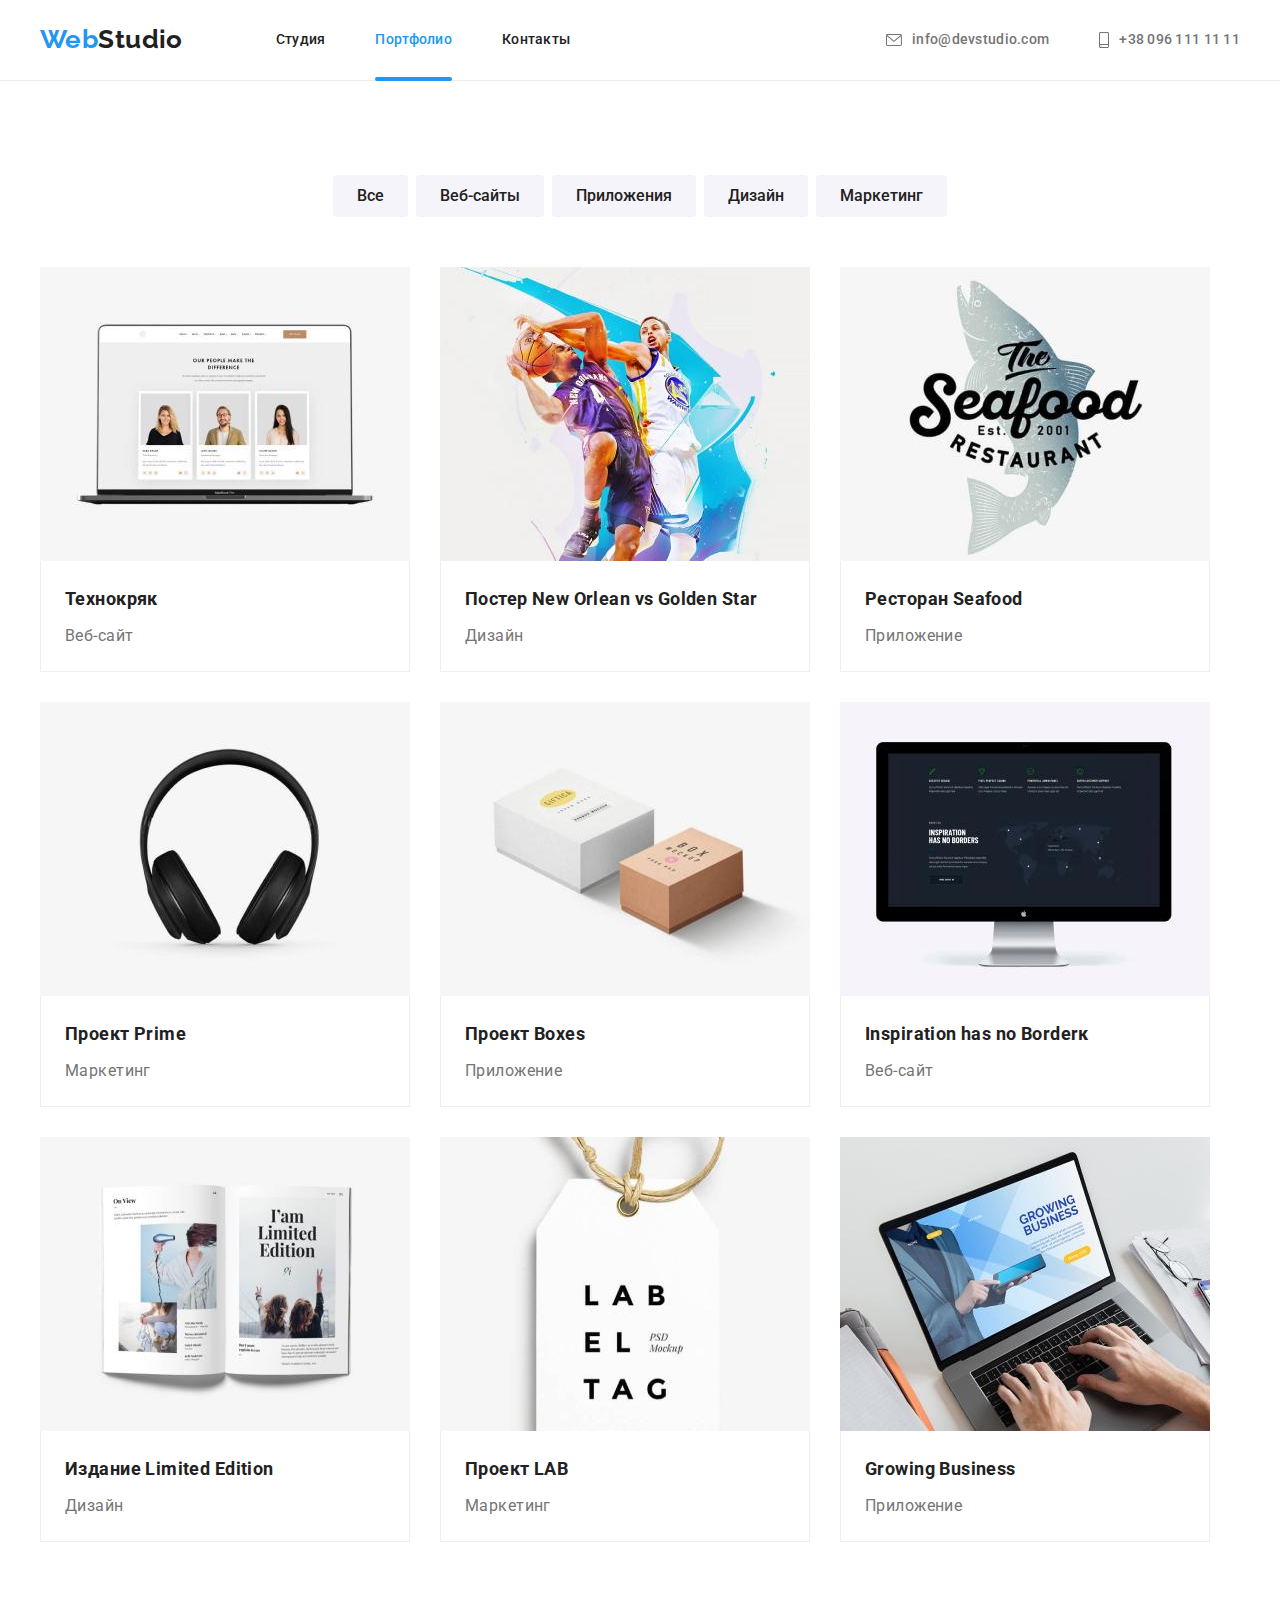
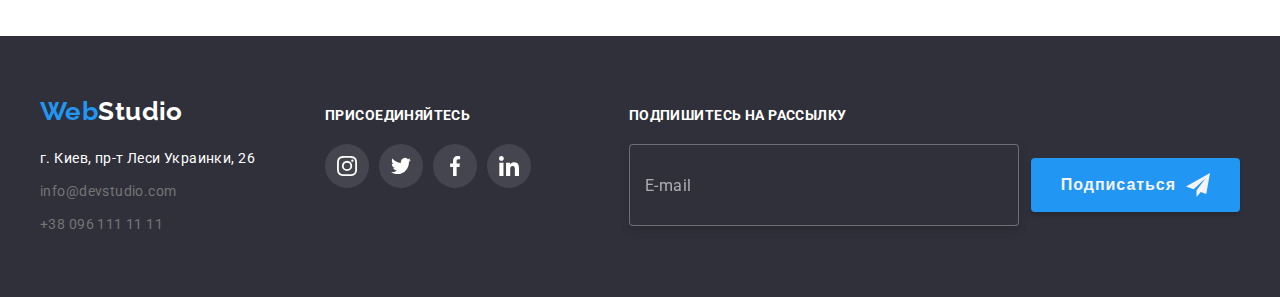
==== portfolio.html @ eb49c55d "Finish add BEM" ====
<!DOCTYPE html>
<html lang="ru">
  <head>
    <meta charset="UTF-8" />
    <meta http-equiv="X-UA-Compatible" content="IE=edge" />
    <meta name="viewport" content="width=device-width, initial-scale=1.0" />
    <title>Портфолио</title>
    <link rel="preconnect" href="https://fonts.googleapis.com" />
    <link rel="preconnect" href="https://fonts.gstatic.com" crossorigin />
    <link
      href="https://fonts.googleapis.com/css2?family=Raleway:wght@700&family=Roboto:wght@400;500;700;900&display=swap"
      rel="stylesheet"
    />
    <link
      rel="stylesheet"
      href="https://cdnjs.cloudflare.com/ajax/libs/modern-normalize/1.1.0/modern-normalize.min.css"
      integrity="sha512-wpPYUAdjBVSE4KJnH1VR1HeZfpl1ub8YT/NKx4PuQ5NmX2tKuGu6U/JRp5y+Y8XG2tV+wKQpNHVUX03MfMFn9Q=="
      crossorigin="anonymous"
      referrerpolicy="no-referrer"
    />
    <link rel="stylesheet" href="./css/styles.css" />
  </head>
  <body>
    <!--High line site-->
    <header class="page-header">
      <div class="conteiner page-header-style">
        <!--Name studio-->
        <nav class="site-nav">
          <a href="./index.html" class="logo logo-site-nav"
            ><span class="logo__web">Web</span>Studio</a
          >
          <!--menu navigation-->
          <ul class="site-nav list">
            <li class="site-nav__item">
              <a href="./index.html" class="site-nav__link link">Студия</a>
            </li>
            <li class="site-nav__item">
              <a href="./portfolio.html" class="site-nav__link link current">Портфолио</a>
            </li>
            <li class="site-nav__item">
              <a href="" class="site-nav__link link">Контакты</a>
            </li>
          </ul>
        </nav>
        <!--mail&Telefone-->
        <ul class="contacts list">
          <li class="contacts__item">
            <a href="mailto:info@devstudio.com" class="contacts__mail">
              <svg class="contacts__icon-mail">
                <use href="./images/symbol-defs.svg#icon-mail-icon"></use>
              </svg>
              info@devstudio.com</a
            >
          </li>
          <li class="contacts__item">
            <a href="tel:+380961111111" class="contacts__tel">
              <svg class="contacts__icon-tel">
                <use href="./images/symbol-defs.svg#icon-icon-tel"></use>
              </svg>
              +38 096 111 11 11</a
            >
          </li>
        </ul>
      </div>
    </header>
    <main>
      <section class="work-section">
        <div class="conteiner">
          <h1 class="title visually-hidden">Примеры работ</h1>
          <ul class="filtr">
            <li class="filtr__item">
              <button type="button" class="filtr-btn active">Все</button>
            </li>
            <li class="filtr__item">
              <button type="button" class="filtr-btn active">Веб-сайты</button>
            </li>
            <li class="filtr__item">
              <button type="button" class="filtr-btn active">Приложения</button>
            </li>
            <li class="filtr__item">
              <button type="button" class="filtr-btn active">Дизайн</button>
            </li>
            <li class="filtr__item">
              <button type="button" class="filtr-btn active">Маркетинг</button>
            </li>
          </ul>
          <ul class="work-list-pages list">
            <li class="work-list-pages__item">
              <a href="" class="work-list-pages__link">
                <div class="work-link-position">
                  <img
                    class="work-list-pages__images"
                    src="./images/p1.jpg"
                    alt="сайт"
                    width="370"
                  />
                  <p class="work-list-pages__work-link-discription">
                    Ресурс предлагает комплексные предложения с разным уровнем функционала и
                    сервисов. Все это позволит посетителю получить исчерпывающие сведения о компании
                    или частном лице.
                  </p>
                </div>
                <div class="item-discript">
                  <h3 class="work-list-pages__work-title">Технокряк</h3>
                  <p class="work-list-pages__work-dicript">Веб-сайт</p>
                </div>
              </a>
            </li>
            <li class="work-list-pages__item">
              <a href="" class="work-list-pages__link">
                <div class="work-link-position">
                  <img
                    class="work-list-pages__images"
                    src="./images/p2.jpg"
                    alt="Постер New Orlean vs Golden Star"
                    width="370"
                  />
                  <p class="work-list-pages__work-link-discription">
                    Ресурс предлагает комплексные предложения с разным уровнем функционала и
                    сервисов. Все это позволит посетителю получить исчерпывающие сведения о компании
                    или частном лице.
                  </p>
                </div>
                <div class="item-discript">
                  <h3 class="work-list-pages__work-title">Постер New Orlean vs Golden Star</h3>
                  <p class="work-list-pages__work-dicript">Дизайн</p>
                </div>
              </a>
            </li>
            <li class="work-list-pages__item">
              <a href="" class="work-list-pages__link">
                <div class="work-link-position">
                  <img
                    class="work-list-pages__images"
                    src="./images/p3.jpg"
                    alt="Ресторан Seafood"
                    width="370"
                  />
                  <p class="work-list-pages__work-link-discription">
                    Ресурс предлагает комплексные предложения с разным уровнем функционала и
                    сервисов. Все это позволит посетителю получить исчерпывающие сведения о компании
                    или частном лице.
                  </p>
                </div>
                <div class="item-discript">
                  <h3 class="work-list-pages__work-title">Ресторан Seafood</h3>
                  <p class="work-list-pages__work-dicript">Приложение</p>
                </div>
              </a>
            </li>
            <li class="work-list-pages__item">
              <a href="" class="work-list-pages__link">
                <div class="work-link-position">
                  <img
                    class="work-list-pages__images"
                    src="./images/p4.jpg"
                    alt="Проект Prime"
                    width="370"
                  />
                  <p class="work-list-pages__work-link-discription">
                    Ресурс предлагает комплексные предложения с разным уровнем функционала и
                    сервисов. Все это позволит посетителю получить исчерпывающие сведения о компании
                    или частном лице.
                  </p>
                </div>
                <div class="item-discript">
                  <h3 class="work-list-pages__work-title">Проект Prime</h3>
                  <p class="work-list-pages__work-dicript">Маркетинг</p>
                </div>
              </a>
            </li>
            <li class="work-list-pages__item">
              <a href="" class="work-list-pages__link">
                <div class="work-link-position">
                  <img
                    class="work-list-pages__images"
                    src="./images/p5.jpg"
                    alt="Проект Boxes"
                    width="370"
                  />
                  <p class="work-list-pages__work-link-discription">
                    Ресурс предлагает комплексные предложения с разным уровнем функционала и
                    сервисов. Все это позволит посетителю получить исчерпывающие сведения о компании
                    или частном лице.
                  </p>
                </div>
                <div class="item-discript">
                  <h3 class="work-list-pages__work-title">Проект Boxes</h3>
                  <p class="work-list-pages__work-dicript">Приложение</p>
                </div>
              </a>
            </li>
            <li class="work-list-pages__item">
              <a href="" class="work-list-pages__link">
                <div class="work-link-position">
                  <img
                    class="work-list-pages__images"
                    src="./images/p6.jpg"
                    alt="Веб-сайт"
                    width="370"
                  />
                  <p class="work-list-pages__work-link-discription">
                    Ресурс предлагает комплексные предложения с разным уровнем функционала и
                    сервисов. Все это позволит посетителю получить исчерпывающие сведения о компании
                    или частном лице.
                  </p>
                </div>
                <div class="item-discript">
                  <h3 class="work-list-pages__work-title">Inspiration has no Borderк</h3>
                  <p class="work-list-pages__work-dicript">Веб-сайт</p>
                </div>
              </a>
            </li>
            <li class="work-list-pages__item">
              <a href="" class="work-list-pages__link">
                <div class="work-link-position">
                  <img
                    class="work-list-pages__images"
                    src="./images/p7.jpg"
                    alt="Издание Limited Edition"
                    width="370"
                  />
                  <p class="work-list-pages__work-link-discription">
                    Ресурс предлагает комплексные предложения с разным уровнем функционала и
                    сервисов. Все это позволит посетителю получить исчерпывающие сведения о компании
                    или частном лице.
                  </p>
                </div>
                <div class="item-discript">
                  <h3 class="work-list-pages__work-title">Издание Limited Edition</h3>
                  <p class="work-list-pages__work-dicript">Дизайн</p>
                </div>
              </a>
            </li>
            <li class="work-list-pages__item">
              <a href="" class="work-list-pages__link">
                <div class="work-link-position">
                  <img
                    class="work-list-pages__images"
                    src="./images/p8.jpg"
                    alt="Проект LAB"
                    width="370"
                  />
                  <p class="work-list-pages__work-link-discription">
                    Ресурс предлагает комплексные предложения с разным уровнем функционала и
                    сервисов. Все это позволит посетителю получить исчерпывающие сведения о компании
                    или частном лице.
                  </p>
                </div>
                <div class="item-discript">
                  <h3 class="work-list-pages__work-title">Проект LAB</h3>
                  <p class="work-list-pages__work-dicript">Маркетинг</p>
                </div>
              </a>
            </li>
            <li class="work-list-pages__item">
              <a href="" class="work-list-pages__link">
                <div class="work-link-position">
                  <img
                    class="work-list-pages__images"
                    src="./images/p9.jpg"
                    alt="сайт"
                    width="370"
                  />
                  <p class="work-list-pages__work-link-discription">
                    Ресурс предлагает комплексные предложения с разным уровнем функционала и
                    сервисов. Все это позволит посетителю получить исчерпывающие сведения о компании
                    или частном лице.
                  </p>
                </div>
                <div class="item-discript">
                  <h3 class="work-list-pages__work-title">Growing Business</h3>
                  <p class="work-list-pages__work-dicript">Приложение</p>
                </div>
              </a>
            </li>
          </ul>
        </div>
      </section>
    </main>
    <footer class="footer">
      <div class="conteiner social-icons">
        <div class="footer__logo-address">
          <!--Name studio-->
          <a href="./index.html" class="logo logo-footer"
            ><span class="logo__web">Web</span>Studio</a
          >
          <!-- address -->
          <address class="footer-adress">
            <ul class="adress list">
              <li class="adress__item">
                <a
                  href="https://goo.gl/maps/HPNhDswtwEFeR7fT9"
                  target="_blank"
                  rel="noopener noreferrer"
                  class="adress__link"
                  >г. Киев, пр-т Леси Украинки, 26</a
                >
              </li>
              <li class="adress__item">
                <a href="mailto:info@devstudio.com" class="adress__mail">info@devstudio.com</a>
              </li>
              <li class="adress__item">
                <a href="tel:+380961111111" class="adress__tel">+38 096 111 11 11</a>
              </li>
            </ul>
          </address>
        </div>
        <div class="social-links">
          <h2 class="social-links__title">присоединяйтесь</h2>
          <ul class="social-links-list list">
            <li class="social-links-list__items">
              <a href="" class="social-links-list__link">
                <svg class="social-links-list__icon">
                  <use href="./images/symbol-defs.svg#icon-instagram"></use>
                </svg>
              </a>
            </li>
            <li class="social-links-list__items">
              <a href="" class="social-links-list__link">
                <svg class="social-links-list__icon">
                  <use href="./images/symbol-defs.svg#icon-twitter"></use>
                </svg>
              </a>
            </li>
            <li class="social-links-list__items">
              <a href="" class="social-links-list__link">
                <svg class="social-links-list__icon">
                  <use href="./images/symbol-defs.svg#icon-facebook"></use>
                </svg>
              </a>
            </li>
            <li class="social-links-list__items">
              <a href="" class="social-links-list__link">
                <svg class="social-links-list__icon">
                  <use href="./images/symbol-defs.svg#icon-linkedin"></use>
                </svg>
              </a>
            </li>
          </ul>
        </div>
        <div class="footer-subscribe">
          <h2 class="footer-subscribe__title">Подпишитесь на рассылку</h2>
          <form class="footer-subscribe-form">
            <input
              type="email"
              name="email"
              id="email"
              class="footer-subscribe-form__input"
              placeholder="E-mail"
            />
            <button type="submit" class="subscribe-button">
              Подписаться
              <svg class="subscribe-button__icon-send">
                <use href="./images/symbol-defs.svg#icon-icon-send"></use>
              </svg>
            </button>
          </form>
        </div>
      </div>
    </footer>
  </body>
</html>
---- css/styles.css ----
:root {
  --primary-text-color: #212121;
  --title-text-color: #757575;
  --accent-color: #2196f3;
  --primary-white-color: #ffffff;
  --button-color: #f5f4fa;
}

body {
  margin: 0;
  background-color: var(--primary-white-color);
  color: var(--primary-text-color);
  font-family: Roboto, sans-serif;
  font-size: 14px;
  letter-spacing: 0.03em;
}

/*убираем точки в списках*/
.list {
  padding: 0;
  margin: 0;
  list-style: none;
}
/* скрываем заголовки */
.visually-hidden {
  position: absolute;
  white-space: nowrap;
  width: 1px;
  height: 1px;
  overflow: hidden;
  border: 0;
  padding: 0;
  clip: rect(0 0 0 0);
  clip-path: inset(50%);
  margin: -1px;
}
/* Убираем нижненн подчеркивание у ссылок */
.link {
  text-decoration: none;
}
/* Заголовки 2 уровня */
.section-title {
  padding: 0;
  margin: 0;
  margin-bottom: 50px;
  font-size: 36px;
  line-height: 1.17;
  text-align: center;
}
/*style header*/
.page-header-style {
  display: flex;
  align-items: center;
}
.conteiner {
  width: 1200px;
  margin: 0 auto;
  padding: 0 15px;
  /* outline: 2px solid tomato; */
}
.page-header {
  /* outline: 2px solid tomato; */
  /* position: fixed;
  width: 100%;
  min-height: 80px;
  top: 0;
  left: 0; */
  border-bottom: 1px solid #ececec;
}
.logo {
  display: block;

  /* outline: 2px solid tomato; */
  color: var(--primary-text-color);
  text-decoration: none;
  font-family: Raleway, sans-serif;
  font-weight: 700;
  font-size: 26px;
  line-height: 1.19;
}
.logo-site-nav {
  padding-top: 24px;
  padding-bottom: 25px;
  margin-right: 93px;
}
.logo__web {
  color: #2196f3;
}
/*style menu-nav*/
.site-nav {
  display: flex;
}

.site-nav__item:not(:last-child) {
  margin-right: 50px;
}
.site-nav__link {
  position: relative;
  display: block;
  padding-top: 32px;
  padding-bottom: 32px;
  /* outline: 2px solid tomato; */
  color: var(--primary-text-color);
  font-weight: 500;
  line-height: 1.14;
  letter-spacing: 0.02em;

  transition-property: color;
  transition-duration: 250ms;
  transition-timing-function: cubic-bezier(0.4, 0, 0.2, 1);
}

.site-nav .link.current {
  color: var(--accent-color);
}
.site-nav .current::after {
  content: '';
  position: absolute;
  left: 0;
  bottom: -1px;
  display: block;
  width: 100%;
  height: 4px;

  border-radius: 4px;
  background-color: var(--accent-color);
}
/* .site-nav .link::after {
  content: '';
  position: absolute;
  left: 0;
  bottom: 0;
  display: block;
  width: 100%;
  height: 4px;
  opacity: 0;
  transition: opacity 250ms cubic-bezier(0.4, 0, 0.2, 1);

  border-radius: 4px;
  background-color: var(--accent-color);
}
.site-nav .link:hover::after,
.site-nav .link:focus::after {
  opacity: 1;
} */
.site-nav__link:hover,
.site-nav__link:focus {
  color: var(--accent-color);
}
/* Style contacts */
.contacts {
  display: flex;
  margin-left: auto;
}
.contacts .contacts__item + .contacts__item {
  margin-left: 50px;
}
.contacts__mail,
.contacts__tel {
  display: flex;
  align-items: center;
}
/* Добавление иконок */
.contacts__icon-mail {
  width: 16px;
  height: 12px;
  margin-right: 10px;
  fill: var(--title-text-color);
  transition-property: fill;
  transition-duration: 250ms;
  transition-timing-function: cubic-bezier(0.4, 0, 0.2, 1);
}
.contacts__icon-tel {
  width: 10px;
  height: 16px;
  margin-right: 10px;
  fill: var(--title-text-color);
  transition-property: fill;
  transition-duration: 250ms;
  transition-timing-function: cubic-bezier(0.4, 0, 0.2, 1);
}
/* .icon-mail:hover,
.icon-tel:hover {
  fill: var(--accent-color);
} */

/* .mail::before {
  display: inline-block;
  content: '';
  width: 16px;
  height: 12px;
  margin-right: 10px;
  background-image: url('../images/mail-icon.svg');
  background-size: contain;
}
.tel::before {
  display: inline-block;
  content: '';
  width: 16px;
  height: 12px;
  margin-right: 10px;
  background-image: url('../images/icon-tel.svg');
  background-size: contain;
} */

/* Конец добавление иконок */

.contacts .contacts__mail {
  /* outline: 2px solid tomato; */
  padding-top: 32px;
  padding-bottom: 32px;
  color: var(--title-text-color);
  text-decoration: none;
  font-weight: 500;
  line-height: 1.14;
  letter-spacing: 0.02em;

  transition-property: color;
  transition-duration: 250ms;
  transition-timing-function: cubic-bezier(0.4, 0, 0.2, 1);
}
.contacts .contacts__tel {
  /* outline: 2px solid tomato; */
  padding-top: 32px;
  padding-bottom: 32px;
  color: var(--title-text-color);
  text-decoration: none;
  font-weight: 500;
  line-height: 1.14;
  letter-spacing: 0.02em;

  transition-property: color;
  transition-duration: 250ms;
  transition-timing-function: cubic-bezier(0.4, 0, 0.2, 1);
}
.contacts .contacts__mail:hover .contacts__icon-mail,
.contacts .contacts__mail:focus .contacts__icon-mail {
  fill: var(--accent-color);
}
.contacts .contacts__mail:hover,
.contacts .contacts__mail:focus {
  color: var(--accent-color);
}
.contacts .contacts__tel:hover .contacts__icon-tel,
.contacts .contacts__tel:focus .contacts__icon-tel {
  fill: var(--accent-color);
}
.contacts .contacts__tel:hover,
.contacts .contacts__tel:focus {
  color: var(--accent-color);
}

/* Style main content*/
/* Style section Hero */
.hero {
  background-color: #2f303a;
  text-align: center;
  padding-top: 200px;
  padding-bottom: 200px;
  /* background-image: linear-gradient(to right, rgba(47, 48, 58, 0.4), rgba(47, 48, 58, 0.4)),
    url('../images/bg-img-hero.jpg');
  background-repeat: no-repeat;
  background-position: 50% 50%;
  background-size: cover; */
}
.overlay {
  max-width: 1600px;
  height: 600px;
  margin-left: auto;
  margin-right: auto;
  background-image: linear-gradient(to right, rgba(47, 48, 58, 0.4), rgba(47, 48, 58, 0.4)),
    url('../images/bg-img-hero.jpg');
  background-repeat: no-repeat;
  background-position: center;
  background-size: cover;
}
.hero__title {
  margin-top: 0;
  width: 696px;
  margin: 0 auto;
  margin-bottom: 30px;
  color: var(--primary-white-color);
  font-weight: 900;
  font-size: 44px;
  line-height: 1.36;
  letter-spacing: 0.06em;
  text-transform: uppercase;
}
.hero__button {
  display: inline-block;
  border-radius: 4px;
  padding: 10px 32px;
  min-width: 200px;
  font-weight: 700;
  text-align: center;
  letter-spacing: 0.06em;
  font-size: 16px;
  line-height: 1.88;
  box-shadow: 0px 4px 4px rgba(0, 0, 0, 0.15);
  background-color: var(--accent-color);
  color: var(--primary-white-color);
  border: 1px solid;
  border-color: var(--accent-color);
  cursor: pointer;

  transition-property: background-color, border-color;
  transition-duration: 250ms;
  transition-timing-function: cubic-bezier(0.4, 0, 0.2, 1);
}
.button:hover,
.button:focus {
  background-color: #188ce8;
  border-color: var(--primary-white-color);
}
/* Style Peculiarities*/
.section-peculiarities {
  padding-top: 94px;
  padding-bottom: 94px;
}
.peculiarities {
  display: flex;
}
.peculiarities__item {
  width: 270px;
}
.peculiarities__item:not(:last-child) {
  margin-right: 30px;
}
/* Добавление иконок svg с помощью псевдоэлемента before
как background-image */
/* .peculiarities-item::before {
  display: block;
  content: '';
  height: 120px;
  margin-bottom: 30px;
  background-color: #f5f4fa;
  border-radius: 4px; */
/* background-size: contain; на весь блок */
/* background-repeat: no-repeat;
  background-position: center; */
/* }
.peculiarities-item.attention::before {
  background-image: url('../images/antenna.svg');
}
.peculiarities-item.punctuality::before {
  background-image: url('../images/clock.svg');
}
.peculiarities-item.planning::before {
  background-image: url('../images/diagram.svg');
}
.peculiarities-item.technology::before {
  background-image: url('../images/astronaut.svg');
} */
/* Конец  */
/* 2-й вариант для иконок svg */

.peculiarities__box {
  display: flex;
  justify-content: center;
  align-items: center;
  height: 120px;
  margin-bottom: 30px;
  background-color: #f5f4fa;
}
.peculiarities__icon {
  width: 70px;
  height: 70px;
}
/* Конец */
.peculiarities__title {
  padding: 0;
  margin: 0;
  margin-bottom: 10px;
  font-size: 14px;
  line-height: 1.14;
  text-transform: uppercase;
  color: var(--primary-text-color);
}
.peculiarities__discription {
  padding: 0;
  margin: 0;
  line-height: 1.71;
  color: var(--title-text-color);
}
/*Style works*/
.section-works {
  padding-bottom: 90px;
}
.work__img {
  display: block;
}
.work {
  display: flex;
}
.work__item:not(:last-child) {
  margin-right: 30px;
}
.work__box {
  position: relative;
  display: flex;
  justify-content: center;
  align-items: flex-end;
}
.work__discription {
  position: absolute;
  display: flex;
  justify-content: center;
  align-items: center;
  align-content: center;
  margin: 0;

  width: 100%;
  height: 70px;

  font-weight: 700;
  font-size: 14px;
  line-height: 1.14;
  text-align: center;
  text-transform: uppercase;

  color: #ffffff;
  background: rgba(47, 48, 58, 0.8);
}
/*Style Our team */
.team {
  background: #f5f4fa;
  padding-top: 94px;
  padding-bottom: 94px;
}
.team .list {
  padding: 0;
}
.team__image {
  display: block;
}
.team.list {
  display: flex;
}
.team__card {
  background-color: #fff;
  text-align: center;
  box-shadow: 0px 1px 3px rgba(0, 0, 0, 0.12), 0px 1px 1px rgba(0, 0, 0, 0.14),
    0px 2px 1px rgba(0, 0, 0, 0.2);
  border-radius: 0px 0px 4px 4px;
}
.team__card:not(:last-child) {
  margin-right: 30px;
}

.team__card-disc {
  padding: 30px;
}
.team__user-name {
  padding: 0;
  margin: 0;
  margin-bottom: 10px;
  font-weight: 500;
  font-size: 16px;
  line-height: 1.19;
}
.team__user-name-discription {
  color: var(--title-text-color);
  font-size: 16px;
  line-height: 1.19;
  margin-bottom: 16px;
}
.team.list.network {
  display: flex;
  margin: 0;
  padding: 0;
  background-color: #fff;
}

.team__network-item:not(:last-child) {
  margin-right: 10px;
}
.team__link-network {
  display: flex;
  justify-content: center;
  align-items: center;
  width: 44px;
  height: 44px;
  border-radius: 50%;

  transition-property: background-color;
  transition-duration: 250ms;
  transition-timing-function: cubic-bezier(0.4, 0, 0.2, 1);
  /* outline: 1px solid tomato; */
}
.team__icon-network {
  width: 20px;
  height: 20px;
  fill: #afb1b8;

  transition-property: fill;
  transition-duration: 250ms;
  transition-timing-function: cubic-bezier(0.4, 0, 0.2, 1);
}
.team__link-network:hover .team__icon-network,
.team__link-network:focus .team__icon-network {
  fill: var(--primary-white-color);
}
.team__link-network:hover,
.team__link-network:focus {
  background-color: var(--accent-color);
}
/* Style our clients */
.section-clients {
  padding-top: 94px;
  padding-bottom: 94px;
}
.clients {
  display: flex;
  margin: 0;
  padding: 0;
}
.clients__link {
  display: flex;
  justify-content: center;
  align-items: center;
  width: 170px;
  height: 92px;
  border: 1px solid #afb1b8;
  border-radius: 4px;
  transition: border-color 250ms cubic-bezier(0.4, 0, 0.2, 1);
}
.clients__item:not(:last-child) {
  margin-right: 30px;
}
.clients__icon {
  width: 106px;
  height: 60px;
  fill: #afb1b8;

  transition: fill 250ms cubic-bezier(0.4, 0, 0.2, 1);
}

.clients__link:hover .clients__icon,
.clients__link:focus .clients__icon {
  fill: var(--accent-color);
}
.clients__link:hover,
.clients__link:focus {
  border-color: var(--accent-color);
}
/*Style footer*/
.footer {
  padding-top: 60px;
  padding-bottom: 60px;
  background-color: #2f303a;
  /* outline: 2px solid tomato; */
}
.footer-adress {
  font-style: normal;
  /* outline: 2px solid tomato; */
}
.logo-footer {
  margin-bottom: 20px;
  color: var(--primary-white-color);

  /* outline: 2px solid tomato; */
}
.adress__mail {
  display: inline-block;
}
.adress__item:not(:last-child) {
  margin-bottom: 9px;
}

.adress__link {
  color: var(--primary-white-color);
  text-decoration: none;
  line-height: 1.71;
}
.adress__mail,
.adress__tel {
  color: var(--title-text-color);
  text-decoration: none;
  line-height: 1.71;
  transition-property: color;
  transition-duration: 250ms;
  transition-timing-function: cubic-bezier(0.4, 0, 0.2, 1);
}
.adress__mail:hover,
.adress__mail:focus {
  color: var(--accent-color);
}
.adress__tel:hover,
.adress__tel:focus {
  color: var(--accent-color);
}

.footer__logo-address {
  margin-right: 70px;
}

.social-icons {
  display: flex;
  align-items: baseline;
}
.social-links-list {
  display: flex;
}
.social-links-list__link {
  display: flex;
  justify-content: center;
  align-items: center;
  width: 44px;
  height: 44px;
  border-radius: 50%;
  background: rgba(255, 255, 255, 0.1);
  /* outline: 1px solid tomato; */
  transition-property: background-color;
  transition-duration: 250ms;
  transition-timing-function: cubic-bezier(0.4, 0, 0.2, 1);
}
.social-links-list__items:not(:last-child) {
  margin-right: 10px;
}
.social-links__title,
.footer-subscribe__title {
  margin: 0;
  margin-bottom: 20px;
  font-weight: 700;
  font-size: 14px;
  line-height: 1.14;
  letter-spacing: 0.03em;
  text-transform: uppercase;
  color: #ffffff;
}
.social-links-list__icon {
  width: 20px;
  height: 20px;
  fill: var(--primary-white-color);
}
.social-links-list__link:hover,
.social-links-list__link:focus {
  background-color: var(--accent-color);
}
.footer-subscribe {
  margin-left: auto;
}
.footer-subscribe-form {
  display: flex;
  align-items: center;
}

.footer-subscribe-form__input {
  width: 358px;
  height: 50px;
  padding: 15px;
  margin-right: 12px;

  font: inherit;
  font-weight: 400;
  font-size: 16px;
  line-height: 1.25;
  letter-spacing: 0.03em;

  color: var(--primary-white-color);

  background-color: #2f303a;
  border: 1px solid rgba(255, 255, 255, 0.3);
  filter: drop-shadow(0px 4px 4px rgba(0, 0, 0, 0.15));
  border-radius: 4px;

  transition-property: border-color;
  transition-duration: 250ms;
  transition-timing-function: cubic-bezier(0.4, 0, 0.2, 1);
}
.footer-subscribe-form__input::placeholder {
  font-weight: 400;
  font-size: 16px;
  line-height: 1.25;
  letter-spacing: 0.03em;

  color: rgba(255, 255, 255, 0.6);
}
.footer-subscribe-form__input:hover,
.footer-subscribe-form__input:focus {
  border-color: var(--primary-white-color);
}

.subscribe-button {
  display: flex;
  align-items: center;

  padding: 10px 28px;

  font-weight: 700;
  font-size: 16px;
  line-height: 1.88;
  letter-spacing: 0.06em;

  cursor: pointer;

  color: var(--button-color);
  border-color: transparent;
  background-color: var(--accent-color);
  box-shadow: 0px 4px 4px rgba(0, 0, 0, 0.15);
  border-radius: 4px;

  transition-property: background-color, border-color, box-shadow;
  transition-duration: 250ms;
  transition-timing-function: cubic-bezier(0.4, 0, 0.2, 1);
}
.subscribe-button__icon-send {
  margin-left: 10px;
  width: 24px;
  height: 24px;
  fill: var(--button-color);
}
.subscribe-button:hover,
.subscribe-button:focus {
  background-color: #188ce8;
  border-color: var(--primary-white-color);
  box-shadow: 0px 4px 4px rgba(0, 0, 0, 0.15);
}

/*Style porfolio*/
.work-section {
  padding-top: 94px;
  padding-bottom: 94px;
  /* margin-top: 94px;
  margin-bottom: 94px; */
}
/*Style buttom*/
.filtr {
  padding: 0;
  margin: 0;
  margin-bottom: 50px;
  list-style: none;
  /* outline: 2px solid tomato; */
  display: flex;
  justify-content: center;
  align-content: center;
}
.filtr__item {
  margin-right: 8px;
}
.filtr__item:last-child {
  margin-right: 0;
}

.filtr-btn {
  padding: 6px 22px;
  background-color: var(--button-color);
  color: var(--primary-text-color);
  font-family: inherit;
  font-weight: 500;
  font-size: 16px;
  line-height: 1.63;
  cursor: pointer;
  /* box-shadow: 0px 3px 1px rgba(0, 0, 0, 0.1), 0px 1px 2px rgba(0, 0, 0, 0.08),
    0px 2px 2px rgba(0, 0, 0, 0.12); */
  border-radius: 4px;
  border-color: transparent;
  transition-property: color, background-color, box-shadow;
  transition-duration: 250ms;
  transition-timing-function: cubic-bezier(0.4, 0, 0.2, 1);
}

.filtr-btn.active:hover,
.filtr-btn.active:focus {
  background-color: var(--accent-color);
  color: var(--primary-white-color);
  box-shadow: 0px 3px 1px rgba(0, 0, 0, 0.1), 0px 1px 2px rgba(0, 0, 0, 0.08),
    0px 2px 2px rgba(0, 0, 0, 0.12);
}
.filtr-btn.active:active {
  background-color: var(--accent-color);
  color: var(--primary-white-color);
}
/*Style work list*/
.work-list-pages {
  display: flex;
  flex-wrap: wrap;
}

.item-discript {
  padding: 20px 24px;
  border-right: 1px solid #eeeeee;
  border-bottom: 1px solid #eeeeee;
  border-left: 1px solid #eeeeee;
}
/* .work.list {
   outline: 2px solid tomato; 
} */
/* Идеальное решение при изменении 
размеров контейнера */
.work-list-pages > .work-list-pages__item {
  flex-basis: calc((100% - 30px * 3) / 3);
  margin-right: 30px;
  margin-bottom: 30px;
}

/* 2-й вариант решения:
  .work.list.pages > .item {
  width: 370px;
  margin-right: 30px;
  margin-bottom: 30px;
} */
.work-list-pages > .work-list-pages__item:nth-child(3n) {
  margin-right: 0;
}
.work-list-pages > .work-list-pages__item:nth-last-child(-n + 3) {
  margin-bottom: 0;
}
.work-list-pages__link {
  display: block;
  text-decoration: none;

  transition-property: box-shadow;
  transition-duration: 250ms;
  transition-timing-function: cubic-bezier(0.4, 0, 0.2, 1);
}
.work-list-pages__link:hover,
.work-list-pages__link:focus {
  box-shadow: 0px 1px 1px rgba(0, 0, 0, 0.12), 0px 4px 4px rgba(0, 0, 0, 0.06),
    1px 4px 6px rgba(0, 0, 0, 0.16);
}
.work-list-pages__work-title,
.work-list-pages__work-dicript {
  padding: 0;
  margin: 0;
}
.work-list-pages__images {
  display: block;
  /* margin-bottom: 20px; */
}
.work-list-pages__work-title {
  margin-bottom: 4px;
  color: var(--primary-text-color);
  font-weight: 700;
  font-size: 18px;
  line-height: 2;
}
.work-list-pages__work-dicript {
  color: var(--title-text-color);
  font-weight: 400;
  font-size: 16px;
  line-height: 1.88;
}
.work-link-position {
  overflow: hidden;
  position: relative;
  display: flex;
  justify-content: center;
  align-items: center;
}
.work-list-pages__work-link-discription {
  position: absolute;
  margin: 0;

  /* width: 322px; */
  padding: 63px 24px;
  /* height: 100%; */

  opacity: 0;
  /* text-align: center; */
  font-weight: 400;
  font-size: 18px;
  line-height: 1.56;

  transform: translateY(100%);
  transition: transform 2500ms cubic-bezier(0.4, 0, 0.2, 1);

  color: var(--primary-white-color);
  background: rgba(33, 150, 243, 0.9);
}
/* 2-й метод: когда фон перед картинкой */
/* .work-link-position::before {
  display: inline-block;
  content: '';

  position: absolute;
  opacity: 0;

  transform: translateY(100%);
  transition: transform 250ms cubic-bezier(0.4, 0, 0.2, 1);
  

  width: 100%;
  height: 100%;

  background-color: rgba(33, 150, 243, 0.9);
 } */
.work-list-pages__link:hover .work-list-pages__work-link-discription,
.work-list-pages__link:focus .work-list-pages__work-link-discription {
  transform: translatey(0);
  opacity: 1;
}
/* .work.list.pages .item .link:hover .work-link-position::before,
.work.list.pages .item .link:focus .work-link-position::before {
  transform: translatey(0);
  opacity: 1;
} */

/* Style modal window */
/* Create backdrop  */
.backdrop {
  position: fixed;
  top: 0;
  left: 0;

  width: 100%;
  height: 100%;
  background-color: rgba(0, 0, 0, 0.2);

  opacity: 1;
  transition: opacity 2500ms cubic-bezier(0.4, 0, 0.2, 1);
}
/* end create backdrop */

/* Скрываем его через прозрачность и делаем доступ
до страницы сайта  */
.backdrop.is-hidden {
  opacity: 0;
  pointer-events: none;
}
/* Делаем трансформацию  */
.backdrop.is-hidden .modal {
  transform: translate(-50%, -50%) scale(0.9);
}
/* создаем и позиционируем модалку к backdrop, центрируем
и делаем трансформацию  */
.modal {
  position: absolute;
  top: 50%;
  left: 50%;
  transform: translate(-50%, -50%) scale(1);

  width: 528px;
  /* height: 581px; */
  padding: 40px;
  background-color: #fff;
  border-radius: 4px;

  transition: transform 2500ms cubic-bezier(0.4, 0, 0.2, 1);
}
/* Style button close */
.button-close {
  position: absolute;
  top: 8px;
  right: 8px;

  display: flex;
  justify-content: center;
  align-items: center;

  width: 30px;
  height: 30px;
  padding: 0;

  border-radius: 50%;
  background-color: #fff;
  border: 1px solid rgba(0, 0, 0, 0.1);
  outline: none;
  cursor: pointer;

  /* transition-property: border-color;
  transition-duration: 250ms;
  transition-timing-function: cubic-bezier(0.4, 0, 0.2, 1); */
}
.button-close__icon {
  display: block;
  width: 18px;
  height: 18px;

  transition-property: fill;
  transition-duration: 250ms;
  transition-timing-function: cubic-bezier(0.4, 0, 0.2, 1);
}
/* End style button close */
.button-close:hover .button-close__icon,
.button-close:focus .button-close__icon {
  fill: var(--accent-color);
}
/* .button-close:hover,
.button-close:focus {
  border-color: var(--accent-color);
} */

/* Style form modal  */

.modal-title {
  display: block;
  margin-top: 0;
  margin-bottom: 12px;

  font-weight: 700;
  font-size: 20px;
  line-height: 1.15;
  text-align: center;
  letter-spacing: 0.03em;

  color: var(--primary-text-color);
}
/* Style form */
.form-modal {
  /* position: relative; */
  display: flex;
  flex-direction: column;
}
.form-modal__label {
  margin-bottom: 4px;
  font-weight: 400;
  font-size: 12px;
  line-height: 1.17;
  letter-spacing: 0.01em;

  color: var(--title-text-color);
}
.form-modal__input {
  width: 100%;
  height: 40px;

  padding: 12px;
  padding-left: 42px;

  border: 1px solid rgba(33, 33, 33, 0.2);
  border-radius: 4px;
  cursor: pointer;
  outline: none;

  transition-property: border-color;
  transition-duration: 250ms;
  transition-timing-function: cubic-bezier(0.4, 0, 0.2, 1);
}
.comment {
  width: 100%;
  height: 120px;
  padding: 12px 16px;
  resize: none;

  margin-bottom: 20px;
}
.comment::placeholder {
  font-weight: 400;
  font-size: 14px;
  line-height: 1.14;
  letter-spacing: 0.01em;

  color: rgba(117, 117, 117, 0.5);
}
.form-modal__input:hover,
.form-modal__input:focus {
  border-color: var(--accent-color);
}

.form-modal__user-name,
.form-modal__tel-namber,
.form-modal__email {
  position: relative;
  margin-bottom: 10px;
}
.form-modal__icon-person,
.form-modal__icon-phone,
.form-modal__icon-email {
  position: absolute;
  top: 50%;
  left: 12px;

  transform: translateY(-50%);

  transition-property: fill;
  transition-duration: 250ms;
  transition-timing-function: cubic-bezier(0.4, 0, 0.2, 1);
}
/* .form-modal__icon-phone {
  position: absolute;
  top: 50%;
  left: 12px;

  transform: translateY(-50%);

  transition-property: fill;
  transition-duration: 250ms;
  transition-timing-function: cubic-bezier(0.4, 0, 0.2, 1);
}
.form-modal__icon-email {
  position: absolute;
  top: 50%;
  left: 12px;

  transform: translateY(-50%);

  transition-property: fill;
  transition-duration: 250ms;
  transition-timing-function: cubic-bezier(0.4, 0, 0.2, 1);
} */
.form-modal__user-name:hover .form-modal__icon-person,
.form-modal__user-name:focus-within .form-modal__icon-person {
  fill: var(--accent-color);
}
.form-modal__tel-namber:hover .form-modal__icon-phone,
.form-modal__tel-namber:focus-within .form-modal__icon-phone {
  fill: var(--accent-color);
}
.form-modal__email:hover .form-modal__icon-email,
.form-modal__email:focus-within .form-modal__icon-email {
  fill: var(--accent-color);
}
/* Style условия договора */
.form-modal__checkbox-terms {
  margin-bottom: 30px;
}
.form-modal__fake {
  display: flex;
  justify-content: center;
  align-items: center;
  width: 16px;
  height: 15px;

  margin-right: 8px;
  outline: 2px solid #212121;
  outline-offset: -2px;
  border-radius: 2px;

  transition-property: background-color, outline-color;
  transition-duration: 250ms;
  transition-timing-function: cubic-bezier(0.4, 0, 0.2, 1);
}
.form-modal__icon-checkbox {
  fill: #fff;
}
.form-modal__link-terms {
  display: flex;
  justify-content: center;
  align-items: center;
  text-align: center;

  font-weight: 400;
  font-size: 14px;
  line-height: 1.71px;
  letter-spacing: 0.03em;

  cursor: pointer;

  color: var(--title-text-color);
}
.form-modal__terms {
  /* margin-left: 5px; */

  text-decoration: none;
  font-weight: 400;
  font-size: 14px;
  line-height: 1.71;
  letter-spacing: 0.03em;
  text-decoration-line: underline;

  color: #2196f3;
}

/* .checkbox:checked + .fake .icon-checkbox {
  fill: red;
} */
.form-modal__checkbox:focus + .form-modal__fake {
  outline-color: var(--accent-color);
}
.form-modal__checkbox:checked + .form-modal__fake {
  background-color: var(--accent-color);
  outline-color: var(--accent-color);
}

/* Style modal button отправить */
.modal-button {
  width: 200px;
  height: 50px;
  padding: 10px 55px;

  margin: 0 auto;

  font-family: inherit;
  font-weight: 700;
  font-size: 16px;
  line-height: 1.88px;
  letter-spacing: 0.06em;
  border-radius: 4px;
  border: 1px solid transparent;

  color: var(--button-color);
  background-color: var(--accent-color);
  box-shadow: 0px 4px 4px rgba(0, 0, 0, 0.15);

  transition-property: box-shadow, background-color, border-color;
  transition-duration: 250ms;
  transition-timing-function: cubic-bezier(0.4, 0, 0.2, 1);
}
.modal-button:hover,
.modal-button:focus {
  background: #188ce8;
  box-shadow: 0px 4px 4px rgba(0, 0, 0, 0.15);
  border-color: var(--primary-white-color);
}
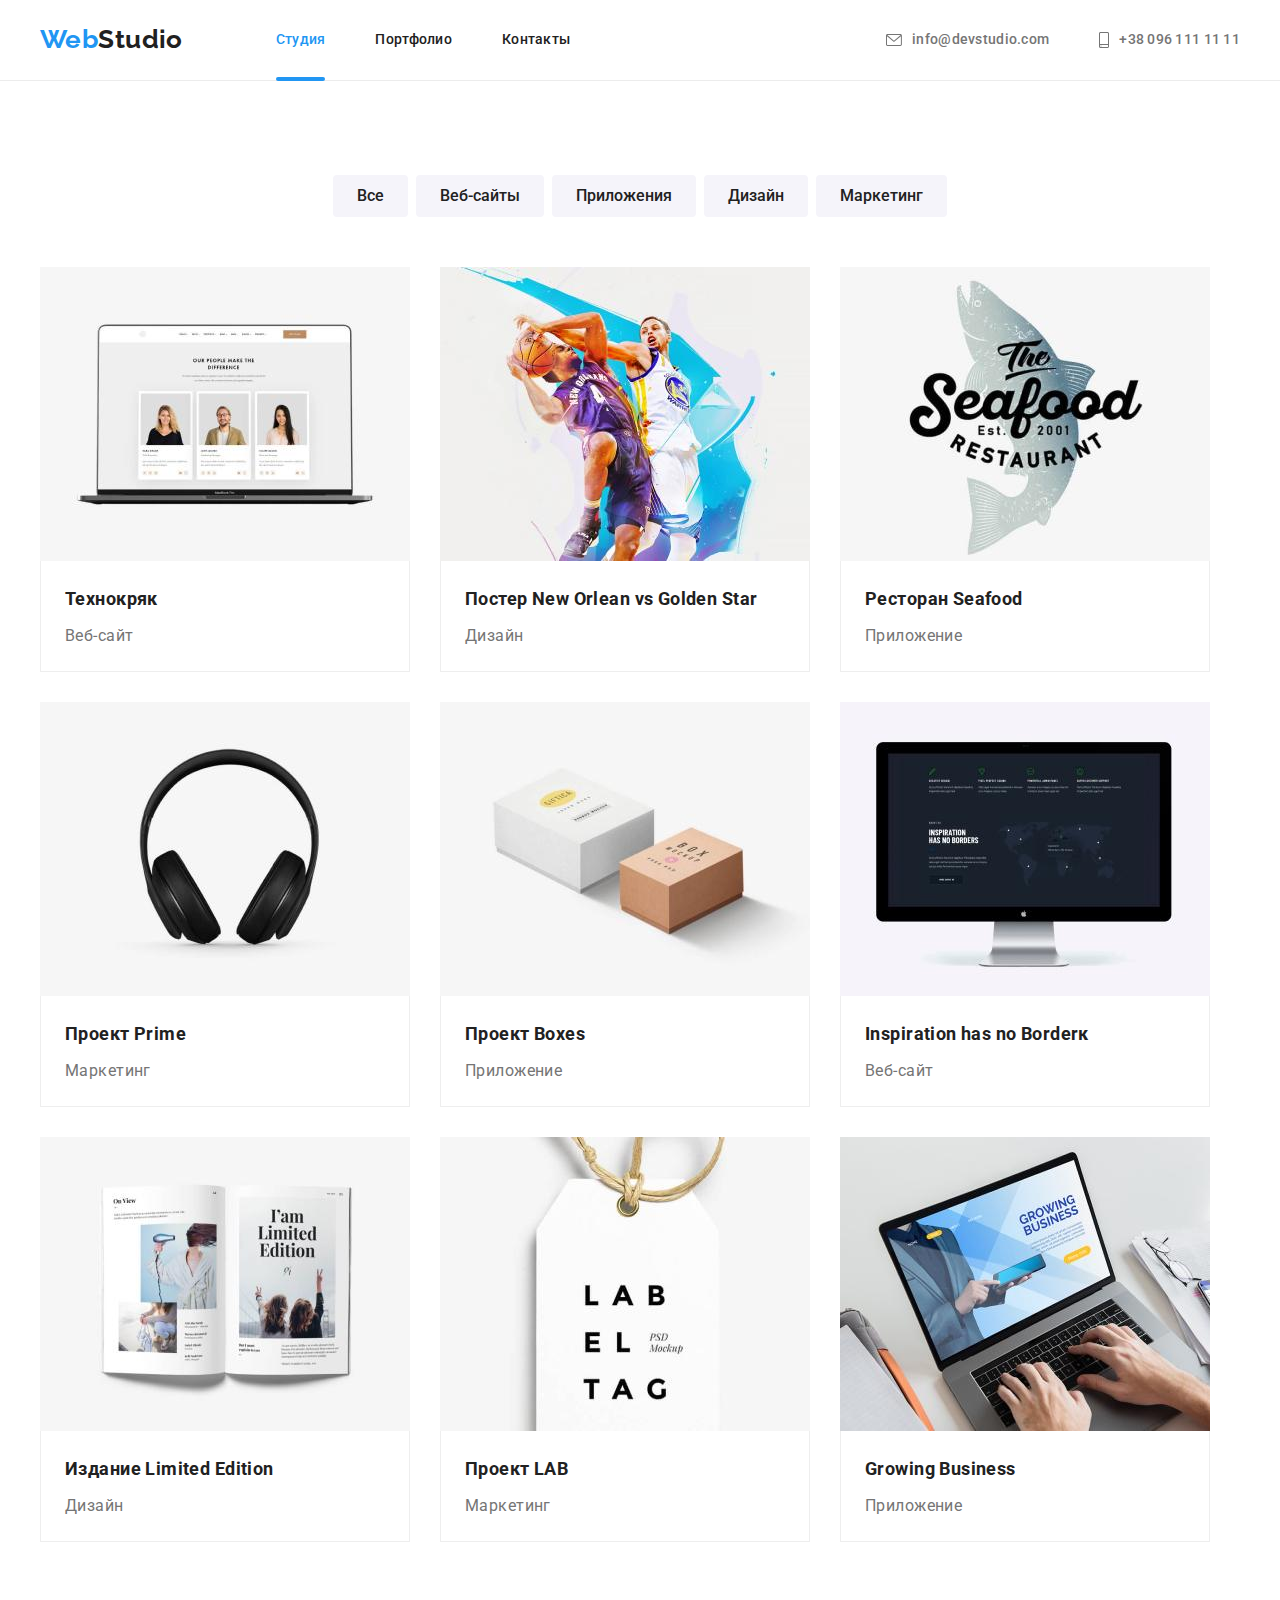
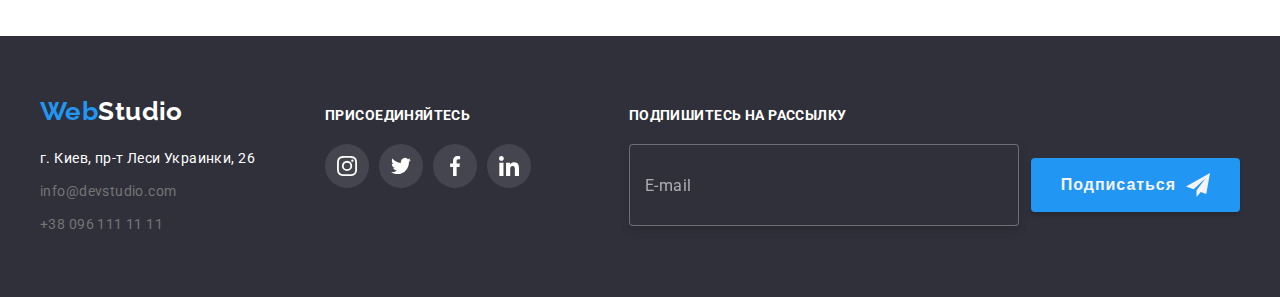
==== commit 8992a32b: "Change classes and structure SASS" ====
--- a/portfolio.html
+++ b/portfolio.html
@@ -18,7 +18,8 @@
       crossorigin="anonymous"
       referrerpolicy="no-referrer"
     />
-    <link rel="stylesheet" href="./css/styles.css" />
+    <!-- <link rel="stylesheet" href="./css/styles.css" /> -->
+    <link rel="stylesheet" href="./css/main.min.css" />
   </head>
   <body>
     <!--High line site-->
@@ -26,19 +27,23 @@
       <div class="conteiner page-header-style">
         <!--Name studio-->
         <nav class="site-nav">
-          <a href="./index.html" class="logo logo-site-nav"
+          <a href="./index.html" class="logo logo__position"
             ><span class="logo__web">Web</span>Studio</a
           >
           <!--menu navigation-->
           <ul class="site-nav list">
             <li class="site-nav__item">
-              <a href="./index.html" class="site-nav__link link">Студия</a>
+              <a
+                href="./index.html"
+                class="site-nav__link site-nav__link--link site-nav__link--current"
+                >Студия</a
+              >
             </li>
             <li class="site-nav__item">
-              <a href="./portfolio.html" class="site-nav__link link current">Портфолио</a>
+              <a href="./portfolio.html" class="site-nav__link site-nav__link--link">Портфолио</a>
             </li>
             <li class="site-nav__item">
-              <a href="" class="site-nav__link link">Контакты</a>
+              <a href="" class="site-nav__link site-nav__link--link">Контакты</a>
             </li>
           </ul>
         </nav>
@@ -66,28 +71,28 @@
     <main>
       <section class="work-section">
         <div class="conteiner">
-          <h1 class="title visually-hidden">Примеры работ</h1>
-          <ul class="filtr">
-            <li class="filtr__item">
-              <button type="button" class="filtr-btn active">Все</button>
-            </li>
-            <li class="filtr__item">
-              <button type="button" class="filtr-btn active">Веб-сайты</button>
-            </li>
-            <li class="filtr__item">
-              <button type="button" class="filtr-btn active">Приложения</button>
-            </li>
-            <li class="filtr__item">
-              <button type="button" class="filtr-btn active">Дизайн</button>
-            </li>
-            <li class="filtr__item">
-              <button type="button" class="filtr-btn active">Маркетинг</button>
+          <h1 class="section-title visually-hidden">Примеры работ</h1>
+          <ul class="filtr list">
+            <li class="filtr__item">
+              <button type="button" class="filtr-btn filtr-btn--active">Все</button>
+            </li>
+            <li class="filtr__item">
+              <button type="button" class="filtr-btn filtr-btn--active">Веб-сайты</button>
+            </li>
+            <li class="filtr__item">
+              <button type="button" class="filtr-btn filtr-btn--active">Приложения</button>
+            </li>
+            <li class="filtr__item">
+              <button type="button" class="filtr-btn filtr-btn--active">Дизайн</button>
+            </li>
+            <li class="filtr__item">
+              <button type="button" class="filtr-btn filtr-btn--active">Маркетинг</button>
             </li>
           </ul>
           <ul class="work-list-pages list">
             <li class="work-list-pages__item">
               <a href="" class="work-list-pages__link">
-                <div class="work-link-position">
+                <div class="work-list-pages__work-link-position">
                   <img
                     class="work-list-pages__images"
                     src="./images/p1.jpg"
@@ -100,7 +105,7 @@
                     или частном лице.
                   </p>
                 </div>
-                <div class="item-discript">
+                <div class="work-list-pages__item-discript">
                   <h3 class="work-list-pages__work-title">Технокряк</h3>
                   <p class="work-list-pages__work-dicript">Веб-сайт</p>
                 </div>
@@ -108,7 +113,7 @@
             </li>
             <li class="work-list-pages__item">
               <a href="" class="work-list-pages__link">
-                <div class="work-link-position">
+                <div class="work-list-pages__work-link-position">
                   <img
                     class="work-list-pages__images"
                     src="./images/p2.jpg"
@@ -121,7 +126,7 @@
                     или частном лице.
                   </p>
                 </div>
-                <div class="item-discript">
+                <div class="work-list-pages__item-discript">
                   <h3 class="work-list-pages__work-title">Постер New Orlean vs Golden Star</h3>
                   <p class="work-list-pages__work-dicript">Дизайн</p>
                 </div>
@@ -129,7 +134,7 @@
             </li>
             <li class="work-list-pages__item">
               <a href="" class="work-list-pages__link">
-                <div class="work-link-position">
+                <div class="work-list-pages__work-link-position">
                   <img
                     class="work-list-pages__images"
                     src="./images/p3.jpg"
@@ -142,7 +147,7 @@
                     или частном лице.
                   </p>
                 </div>
-                <div class="item-discript">
+                <div class="work-list-pages__item-discript">
                   <h3 class="work-list-pages__work-title">Ресторан Seafood</h3>
                   <p class="work-list-pages__work-dicript">Приложение</p>
                 </div>
@@ -150,7 +155,7 @@
             </li>
             <li class="work-list-pages__item">
               <a href="" class="work-list-pages__link">
-                <div class="work-link-position">
+                <div class="work-list-pages__work-link-position">
                   <img
                     class="work-list-pages__images"
                     src="./images/p4.jpg"
@@ -163,7 +168,7 @@
                     или частном лице.
                   </p>
                 </div>
-                <div class="item-discript">
+                <div class="work-list-pages__item-discript">
                   <h3 class="work-list-pages__work-title">Проект Prime</h3>
                   <p class="work-list-pages__work-dicript">Маркетинг</p>
                 </div>
@@ -171,7 +176,7 @@
             </li>
             <li class="work-list-pages__item">
               <a href="" class="work-list-pages__link">
-                <div class="work-link-position">
+                <div class="work-list-pages__work-link-position">
                   <img
                     class="work-list-pages__images"
                     src="./images/p5.jpg"
@@ -184,7 +189,7 @@
                     или частном лице.
                   </p>
                 </div>
-                <div class="item-discript">
+                <div class="work-list-pages__item-discript">
                   <h3 class="work-list-pages__work-title">Проект Boxes</h3>
                   <p class="work-list-pages__work-dicript">Приложение</p>
                 </div>
@@ -192,7 +197,7 @@
             </li>
             <li class="work-list-pages__item">
               <a href="" class="work-list-pages__link">
-                <div class="work-link-position">
+                <div class="work-list-pages__work-link-position">
                   <img
                     class="work-list-pages__images"
                     src="./images/p6.jpg"
@@ -205,7 +210,7 @@
                     или частном лице.
                   </p>
                 </div>
-                <div class="item-discript">
+                <div class="work-list-pages__item-discript">
                   <h3 class="work-list-pages__work-title">Inspiration has no Borderк</h3>
                   <p class="work-list-pages__work-dicript">Веб-сайт</p>
                 </div>
@@ -213,7 +218,7 @@
             </li>
             <li class="work-list-pages__item">
               <a href="" class="work-list-pages__link">
-                <div class="work-link-position">
+                <div class="work-list-pages__work-link-position">
                   <img
                     class="work-list-pages__images"
                     src="./images/p7.jpg"
@@ -226,7 +231,7 @@
                     или частном лице.
                   </p>
                 </div>
-                <div class="item-discript">
+                <div class="work-list-pages__item-discript">
                   <h3 class="work-list-pages__work-title">Издание Limited Edition</h3>
                   <p class="work-list-pages__work-dicript">Дизайн</p>
                 </div>
@@ -234,7 +239,7 @@
             </li>
             <li class="work-list-pages__item">
               <a href="" class="work-list-pages__link">
-                <div class="work-link-position">
+                <div class="work-list-pages__work-link-position">
                   <img
                     class="work-list-pages__images"
                     src="./images/p8.jpg"
@@ -247,7 +252,7 @@
                     или частном лице.
                   </p>
                 </div>
-                <div class="item-discript">
+                <div class="work-list-pages__item-discript">
                   <h3 class="work-list-pages__work-title">Проект LAB</h3>
                   <p class="work-list-pages__work-dicript">Маркетинг</p>
                 </div>
@@ -255,7 +260,7 @@
             </li>
             <li class="work-list-pages__item">
               <a href="" class="work-list-pages__link">
-                <div class="work-link-position">
+                <div class="work-list-pages__work-link-position">
                   <img
                     class="work-list-pages__images"
                     src="./images/p9.jpg"
@@ -268,7 +273,7 @@
                     или частном лице.
                   </p>
                 </div>
-                <div class="item-discript">
+                <div class="work-list-pages__item-discript">
                   <h3 class="work-list-pages__work-title">Growing Business</h3>
                   <p class="work-list-pages__work-dicript">Приложение</p>
                 </div>
@@ -279,14 +284,14 @@
       </section>
     </main>
     <footer class="footer">
-      <div class="conteiner social-icons">
+      <div class="conteiner conteiner--social-icons">
         <div class="footer__logo-address">
           <!--Name studio-->
-          <a href="./index.html" class="logo logo-footer"
+          <a href="./index.html" class="logo footer__logo"
             ><span class="logo__web">Web</span>Studio</a
           >
           <!-- address -->
-          <address class="footer-adress">
+          <address class="footer__adress">
             <ul class="adress list">
               <li class="adress__item">
                 <a
--- a/css/styles.css
+++ b/css/styles.css
@@ -1,28 +1,28 @@
-:root {
+/* :root {
   --primary-text-color: #212121;
   --title-text-color: #757575;
   --accent-color: #2196f3;
   --primary-white-color: #ffffff;
   --button-color: #f5f4fa;
-}
-
-body {
+} */
+
+/* body {
   margin: 0;
   background-color: var(--primary-white-color);
   color: var(--primary-text-color);
   font-family: Roboto, sans-serif;
   font-size: 14px;
   letter-spacing: 0.03em;
-}
+} */
 
 /*убираем точки в списках*/
-.list {
+/* .list {
   padding: 0;
   margin: 0;
   list-style: none;
-}
+} */
 /* скрываем заголовки */
-.visually-hidden {
+/* .visually-hidden {
   position: absolute;
   white-space: nowrap;
   width: 1px;
@@ -33,22 +33,22 @@
   clip: rect(0 0 0 0);
   clip-path: inset(50%);
   margin: -1px;
-}
+} */
 /* Убираем нижненн подчеркивание у ссылок */
-.link {
+/* .link {
   text-decoration: none;
-}
+} */
 /* Заголовки 2 уровня */
-.section-title {
+/* .section-title {
   padding: 0;
   margin: 0;
   margin-bottom: 50px;
   font-size: 36px;
   line-height: 1.17;
   text-align: center;
-}
+} */
 /*style header*/
-.page-header-style {
+/* .page-header-style {
   display: flex;
   align-items: center;
 }
@@ -56,50 +56,49 @@
   width: 1200px;
   margin: 0 auto;
   padding: 0 15px;
-  /* outline: 2px solid tomato; */
-}
-.page-header {
-  /* outline: 2px solid tomato; */
-  /* position: fixed;
-  width: 100%;
-  min-height: 80px;
-  top: 0;
-  left: 0; */
+ 
+} */
+/* .page-header {
   border-bottom: 1px solid #ececec;
-}
-.logo {
+} */
+/* .logo {
   display: block;
-
-  /* outline: 2px solid tomato; */
   color: var(--primary-text-color);
   text-decoration: none;
   font-family: Raleway, sans-serif;
   font-weight: 700;
   font-size: 26px;
   line-height: 1.19;
-}
-.logo-site-nav {
+} */
+/* .logo--position {
   padding-top: 24px;
   padding-bottom: 25px;
   margin-right: 93px;
 }
 .logo__web {
   color: #2196f3;
-}
+} */
 /*style menu-nav*/
-.site-nav {
-  display: flex;
-}
-
+/* .site-nav {
+  display: flex;
+}
+.site-nav--list {
+  padding: 0;
+  margin: 0;
+  list-style: none;
+}
 .site-nav__item:not(:last-child) {
   margin-right: 50px;
+}
+.site-nav__link--link {
+  text-decoration: none;
 }
 .site-nav__link {
   position: relative;
   display: block;
   padding-top: 32px;
   padding-bottom: 32px;
-  /* outline: 2px solid tomato; */
+ 
   color: var(--primary-text-color);
   font-weight: 500;
   line-height: 1.14;
@@ -110,10 +109,10 @@
   transition-timing-function: cubic-bezier(0.4, 0, 0.2, 1);
 }
 
-.site-nav .link.current {
+.site-nav__link--current {
   color: var(--accent-color);
 }
-.site-nav .current::after {
+.site-nav__link--current::after {
   content: '';
   position: absolute;
   left: 0;
@@ -124,7 +123,7 @@
 
   border-radius: 4px;
   background-color: var(--accent-color);
-}
+} */
 /* .site-nav .link::after {
   content: '';
   position: absolute;
@@ -143,13 +142,19 @@
 .site-nav .link:focus::after {
   opacity: 1;
 } */
-.site-nav__link:hover,
+/* .site-nav__link:hover,
 .site-nav__link:focus {
   color: var(--accent-color);
-}
+} */
 /* Style contacts */
-.contacts {
-  display: flex;
+/* .contacts {
+  display: flex;
+  margin-left: auto;
+}
+.contacts--list {
+  padding: 0;
+  margin: 0;
+  list-style: none;
   margin-left: auto;
 }
 .contacts .contacts__item + .contacts__item {
@@ -159,9 +164,9 @@
 .contacts__tel {
   display: flex;
   align-items: center;
-}
+} */
 /* Добавление иконок */
-.contacts__icon-mail {
+/* .contacts__icon-mail {
   width: 16px;
   height: 12px;
   margin-right: 10px;
@@ -178,7 +183,7 @@
   transition-property: fill;
   transition-duration: 250ms;
   transition-timing-function: cubic-bezier(0.4, 0, 0.2, 1);
-}
+} */
 /* .icon-mail:hover,
 .icon-tel:hover {
   fill: var(--accent-color);
@@ -205,8 +210,8 @@
 
 /* Конец добавление иконок */
 
-.contacts .contacts__mail {
-  /* outline: 2px solid tomato; */
+/* .contacts__mail {
+  
   padding-top: 32px;
   padding-bottom: 32px;
   color: var(--title-text-color);
@@ -218,9 +223,8 @@
   transition-property: color;
   transition-duration: 250ms;
   transition-timing-function: cubic-bezier(0.4, 0, 0.2, 1);
-}
-.contacts .contacts__tel {
-  /* outline: 2px solid tomato; */
+} */
+/* .contacts__tel {
   padding-top: 32px;
   padding-bottom: 32px;
   color: var(--title-text-color);
@@ -232,38 +236,38 @@
   transition-property: color;
   transition-duration: 250ms;
   transition-timing-function: cubic-bezier(0.4, 0, 0.2, 1);
-}
-.contacts .contacts__mail:hover .contacts__icon-mail,
-.contacts .contacts__mail:focus .contacts__icon-mail {
+} */
+/* .contacts__mail:hover .contacts__icon-mail,
+.contacts__mail:focus .contacts__icon-mail {
   fill: var(--accent-color);
 }
-.contacts .contacts__mail:hover,
-.contacts .contacts__mail:focus {
+.contacts__mail:hover,
+.contacts__mail:focus {
   color: var(--accent-color);
 }
-.contacts .contacts__tel:hover .contacts__icon-tel,
-.contacts .contacts__tel:focus .contacts__icon-tel {
+.contacts__tel:hover .contacts__icon-tel,
+.contacts__tel:focus .contacts__icon-tel {
   fill: var(--accent-color);
 }
-.contacts .contacts__tel:hover,
-.contacts .contacts__tel:focus {
+.contacts__tel:hover,
+.contacts__tel:focus {
   color: var(--accent-color);
-}
+} */
 
 /* Style main content*/
 /* Style section Hero */
-.hero {
+/* .hero {
   background-color: #2f303a;
   text-align: center;
   padding-top: 200px;
-  padding-bottom: 200px;
-  /* background-image: linear-gradient(to right, rgba(47, 48, 58, 0.4), rgba(47, 48, 58, 0.4)),
+  padding-bottom: 200px; */
+/* background-image: linear-gradient(to right, rgba(47, 48, 58, 0.4), rgba(47, 48, 58, 0.4)),
     url('../images/bg-img-hero.jpg');
   background-repeat: no-repeat;
   background-position: 50% 50%;
   background-size: cover; */
-}
-.overlay {
+/* } */
+/* .hero--overlay {
   max-width: 1600px;
   height: 600px;
   margin-left: auto;
@@ -273,8 +277,8 @@
   background-repeat: no-repeat;
   background-position: center;
   background-size: cover;
-}
-.hero__title {
+} */
+/* .hero__title {
   margin-top: 0;
   width: 696px;
   margin: 0 auto;
@@ -285,8 +289,8 @@
   line-height: 1.36;
   letter-spacing: 0.06em;
   text-transform: uppercase;
-}
-.hero__button {
+} */
+/* .hero__button {
   display: inline-block;
   border-radius: 4px;
   padding: 10px 32px;
@@ -306,26 +310,51 @@
   transition-property: background-color, border-color;
   transition-duration: 250ms;
   transition-timing-function: cubic-bezier(0.4, 0, 0.2, 1);
-}
-.button:hover,
-.button:focus {
+} */
+/* .hero__button:hover,
+.hero__button:focus {
   background-color: #188ce8;
   border-color: var(--primary-white-color);
-}
+} */
 /* Style Peculiarities*/
-.section-peculiarities {
+/* .section-peculiarities {
   padding-top: 94px;
   padding-bottom: 94px;
 }
-.peculiarities {
-  display: flex;
+.section-peculiarities__title {
+  padding: 0;
+  margin: 0;
+  margin-bottom: 50px;
+  font-size: 36px;
+  line-height: 1.17;
+  text-align: center;
+} */
+/* .section-peculiarities__title--visually-hidden {
+  position: absolute;
+  white-space: nowrap;
+  width: 1px;
+  height: 1px;
+  overflow: hidden;
+  border: 0;
+  padding: 0;
+  clip: rect(0 0 0 0);
+  clip-path: inset(50%);
+  margin: -1px;
+} */
+/* .peculiarities {
+  display: flex;
+}
+.peculiarities--list {
+  padding: 0;
+  margin: 0;
+  list-style: none;
 }
 .peculiarities__item {
   width: 270px;
 }
 .peculiarities__item:not(:last-child) {
   margin-right: 30px;
-}
+} */
 /* Добавление иконок svg с помощью псевдоэлемента before
 как background-image */
 /* .peculiarities-item::before {
@@ -354,7 +383,7 @@
 /* Конец  */
 /* 2-й вариант для иконок svg */
 
-.peculiarities__box {
+/* .peculiarities__box {
   display: flex;
   justify-content: center;
   align-items: center;
@@ -365,9 +394,9 @@
 .peculiarities__icon {
   width: 70px;
   height: 70px;
-}
+} */
 /* Конец */
-.peculiarities__title {
+/* .peculiarities__title {
   padding: 0;
   margin: 0;
   margin-bottom: 10px;
@@ -381,10 +410,23 @@
   margin: 0;
   line-height: 1.71;
   color: var(--title-text-color);
-}
+} */
 /*Style works*/
-.section-works {
+/* .section-works {
   padding-bottom: 90px;
+} */
+/* .section-works__title {
+  padding: 0;
+  margin: 0;
+  margin-bottom: 50px;
+  font-size: 36px;
+  line-height: 1.17;
+  text-align: center;
+} */
+/* .work--list {
+  padding: 0;
+  margin: 0;
+  list-style: none;
 }
 .work__img {
   display: block;
@@ -420,34 +462,46 @@
 
   color: #ffffff;
   background: rgba(47, 48, 58, 0.8);
-}
+} */
 /*Style Our team */
-.team {
+/* .team {
   background: #f5f4fa;
   padding-top: 94px;
   padding-bottom: 94px;
 }
-.team .list {
-  padding: 0;
-}
-.team__image {
-  display: block;
-}
-.team.list {
-  display: flex;
-}
-.team__card {
+.team__title {
+  padding: 0;
+  margin: 0;
+  margin-bottom: 50px;
+  font-size: 36px;
+  line-height: 1.17;
+  text-align: center;
+} */
+
+/* .team-list-card {
+  display: flex;
+}
+
+.team-list-card--list {
+  padding: 0;
+  margin: 0;
+  list-style: none;
+} */
+/* .team__card {
   background-color: #fff;
   text-align: center;
   box-shadow: 0px 1px 3px rgba(0, 0, 0, 0.12), 0px 1px 1px rgba(0, 0, 0, 0.14),
     0px 2px 1px rgba(0, 0, 0, 0.2);
   border-radius: 0px 0px 4px 4px;
 }
+.team__image {
+  display: block;
+}
 .team__card:not(:last-child) {
   margin-right: 30px;
-}
-
-.team__card-disc {
+} */
+
+/* .team__card-disc {
   padding: 30px;
 }
 .team__user-name {
@@ -457,24 +511,28 @@
   font-weight: 500;
   font-size: 16px;
   line-height: 1.19;
-}
-.team__user-name-discription {
+} */
+/* .team__user-name-discription {
   color: var(--title-text-color);
   font-size: 16px;
   line-height: 1.19;
   margin-bottom: 16px;
 }
-.team.list.network {
+.team__list-network {
   display: flex;
   margin: 0;
   padding: 0;
   background-color: #fff;
-}
-
+} */
+/* .team__list-network--list {
+  padding: 0;
+  margin: 0;
+  list-style: none;
+}
 .team__network-item:not(:last-child) {
   margin-right: 10px;
-}
-.team__link-network {
+} */
+/* .team__link-network {
   display: flex;
   justify-content: center;
   align-items: center;
@@ -485,9 +543,9 @@
   transition-property: background-color;
   transition-duration: 250ms;
   transition-timing-function: cubic-bezier(0.4, 0, 0.2, 1);
-  /* outline: 1px solid tomato; */
-}
-.team__icon-network {
+
+} */
+/* .team__icon-network {
   width: 20px;
   height: 20px;
   fill: #afb1b8;
@@ -495,19 +553,32 @@
   transition-property: fill;
   transition-duration: 250ms;
   transition-timing-function: cubic-bezier(0.4, 0, 0.2, 1);
-}
-.team__link-network:hover .team__icon-network,
+} */
+/* .team__link-network:hover .team__icon-network,
 .team__link-network:focus .team__icon-network {
   fill: var(--primary-white-color);
 }
 .team__link-network:hover,
 .team__link-network:focus {
   background-color: var(--accent-color);
-}
+} */
 /* Style our clients */
-.section-clients {
+/* .section-clients {
   padding-top: 94px;
   padding-bottom: 94px;
+}
+.section-clients__title {
+  padding: 0;
+  margin: 0;
+  margin-bottom: 50px;
+  font-size: 36px;
+  line-height: 1.17;
+  text-align: center;
+}
+.clients--list {
+  padding: 0;
+  margin: 0;
+  list-style: none;
 }
 .clients {
   display: flex;
@@ -542,23 +613,28 @@
 .clients__link:hover,
 .clients__link:focus {
   border-color: var(--accent-color);
-}
+} */
 /*Style footer*/
-.footer {
+/* .footer {
   padding-top: 60px;
   padding-bottom: 60px;
   background-color: #2f303a;
-  /* outline: 2px solid tomato; */
-}
-.footer-adress {
-  font-style: normal;
-  /* outline: 2px solid tomato; */
-}
-.logo-footer {
+}
+.footer__logo-address {
+  margin-right: 70px;
+}
+
+.logo--footer {
   margin-bottom: 20px;
   color: var(--primary-white-color);
-
-  /* outline: 2px solid tomato; */
+} */
+/* .footer__adress {
+  font-style: normal;
+} */
+/* .adress--list {
+  padding: 0;
+  margin: 0;
+  list-style: none;
 }
 .adress__mail {
   display: inline-block;
@@ -588,18 +664,19 @@
 .adress__tel:hover,
 .adress__tel:focus {
   color: var(--accent-color);
-}
-
-.footer__logo-address {
-  margin-right: 70px;
-}
-
-.social-icons {
+} */
+
+/* .conteiner--social-icons {
   display: flex;
   align-items: baseline;
 }
 .social-links-list {
   display: flex;
+}
+.social-links-list--list {
+  padding: 0;
+  margin: 0;
+  list-style: none;
 }
 .social-links-list__link {
   display: flex;
@@ -609,12 +686,12 @@
   height: 44px;
   border-radius: 50%;
   background: rgba(255, 255, 255, 0.1);
-  /* outline: 1px solid tomato; */
+ 
   transition-property: background-color;
   transition-duration: 250ms;
   transition-timing-function: cubic-bezier(0.4, 0, 0.2, 1);
-}
-.social-links-list__items:not(:last-child) {
+} */
+/* .social-links-list__items:not(:last-child) {
   margin-right: 10px;
 }
 .social-links__title,
@@ -627,8 +704,8 @@
   letter-spacing: 0.03em;
   text-transform: uppercase;
   color: #ffffff;
-}
-.social-links-list__icon {
+} */
+/* .social-links-list__icon {
   width: 20px;
   height: 20px;
   fill: var(--primary-white-color);
@@ -636,8 +713,8 @@
 .social-links-list__link:hover,
 .social-links-list__link:focus {
   background-color: var(--accent-color);
-}
-.footer-subscribe {
+} */
+/* .footer-subscribe {
   margin-left: auto;
 }
 .footer-subscribe-form {
@@ -667,8 +744,8 @@
   transition-property: border-color;
   transition-duration: 250ms;
   transition-timing-function: cubic-bezier(0.4, 0, 0.2, 1);
-}
-.footer-subscribe-form__input::placeholder {
+} */
+/* .footer-subscribe-form__input::placeholder {
   font-weight: 400;
   font-size: 16px;
   line-height: 1.25;
@@ -679,9 +756,9 @@
 .footer-subscribe-form__input:hover,
 .footer-subscribe-form__input:focus {
   border-color: var(--primary-white-color);
-}
-
-.subscribe-button {
+} */
+
+/* .subscribe-button {
   display: flex;
   align-items: center;
 
@@ -715,22 +792,32 @@
   background-color: #188ce8;
   border-color: var(--primary-white-color);
   box-shadow: 0px 4px 4px rgba(0, 0, 0, 0.15);
-}
+} */
 
 /*Style porfolio*/
-.work-section {
+/* .work-section {
   padding-top: 94px;
   padding-bottom: 94px;
-  /* margin-top: 94px;
-  margin-bottom: 94px; */
-}
+  
+}
+.work-section__title--visually-hidden {
+  position: absolute;
+  white-space: nowrap;
+  width: 1px;
+  height: 1px;
+  overflow: hidden;
+  border: 0;
+  padding: 0;
+  clip: rect(0 0 0 0);
+  clip-path: inset(50%);
+  margin: -1px;
+} */
 /*Style buttom*/
-.filtr {
+/* .filtr {
   padding: 0;
   margin: 0;
   margin-bottom: 50px;
   list-style: none;
-  /* outline: 2px solid tomato; */
   display: flex;
   justify-content: center;
   align-content: center;
@@ -740,7 +827,7 @@
 }
 .filtr__item:last-child {
   margin-right: 0;
-}
+} */
 
 .filtr-btn {
   padding: 6px 22px;
@@ -760,39 +847,43 @@
   transition-timing-function: cubic-bezier(0.4, 0, 0.2, 1);
 }
 
-.filtr-btn.active:hover,
-.filtr-btn.active:focus {
+.filtr-btn--active:hover,
+.filtr-btn--active:focus {
   background-color: var(--accent-color);
   color: var(--primary-white-color);
   box-shadow: 0px 3px 1px rgba(0, 0, 0, 0.1), 0px 1px 2px rgba(0, 0, 0, 0.08),
     0px 2px 2px rgba(0, 0, 0, 0.12);
 }
-.filtr-btn.active:active {
+.filtr-btn--active:active {
   background-color: var(--accent-color);
   color: var(--primary-white-color);
 }
 /*Style work list*/
-.work-list-pages {
+/* .work-list-pages {
   display: flex;
   flex-wrap: wrap;
 }
-
-.item-discript {
+.work-list-pages--list {
+  padding: 0;
+  margin: 0;
+  list-style: none;
+} */
+/* .work-list-pages__item-discript {
   padding: 20px 24px;
   border-right: 1px solid #eeeeee;
   border-bottom: 1px solid #eeeeee;
   border-left: 1px solid #eeeeee;
-}
+} */
 /* .work.list {
    outline: 2px solid tomato; 
 } */
 /* Идеальное решение при изменении 
 размеров контейнера */
-.work-list-pages > .work-list-pages__item {
+/* .work-list-pages > .work-list-pages__item {
   flex-basis: calc((100% - 30px * 3) / 3);
   margin-right: 30px;
   margin-bottom: 30px;
-}
+} */
 
 /* 2-й вариант решения:
   .work.list.pages > .item {
@@ -800,21 +891,21 @@
   margin-right: 30px;
   margin-bottom: 30px;
 } */
-.work-list-pages > .work-list-pages__item:nth-child(3n) {
+/* .work-list-pages > .work-list-pages__item:nth-child(3n) {
   margin-right: 0;
 }
 .work-list-pages > .work-list-pages__item:nth-last-child(-n + 3) {
   margin-bottom: 0;
-}
-.work-list-pages__link {
+} */
+/* .work-list-pages__link {
   display: block;
   text-decoration: none;
 
   transition-property: box-shadow;
   transition-duration: 250ms;
   transition-timing-function: cubic-bezier(0.4, 0, 0.2, 1);
-}
-.work-list-pages__link:hover,
+} */
+/* .work-list-pages__link:hover,
 .work-list-pages__link:focus {
   box-shadow: 0px 1px 1px rgba(0, 0, 0, 0.12), 0px 4px 4px rgba(0, 0, 0, 0.06),
     1px 4px 6px rgba(0, 0, 0, 0.16);
@@ -826,9 +917,9 @@
 }
 .work-list-pages__images {
   display: block;
-  /* margin-bottom: 20px; */
-}
-.work-list-pages__work-title {
+  
+} */
+/* .work-list-pages__work-title {
   margin-bottom: 4px;
   color: var(--primary-text-color);
   font-weight: 700;
@@ -840,24 +931,24 @@
   font-weight: 400;
   font-size: 16px;
   line-height: 1.88;
-}
-.work-link-position {
+} */
+/* .work-list-pages__work-link-position {
   overflow: hidden;
   position: relative;
   display: flex;
   justify-content: center;
   align-items: center;
-}
-.work-list-pages__work-link-discription {
-  position: absolute;
-  margin: 0;
-
-  /* width: 322px; */
+} */
+/* .work-list-pages__work-link-discription {
+  position: absolute;
+  margin: 0;
+
+ 
   padding: 63px 24px;
-  /* height: 100%; */
+
 
   opacity: 0;
-  /* text-align: center; */
+
   font-weight: 400;
   font-size: 18px;
   line-height: 1.56;
@@ -867,7 +958,7 @@
 
   color: var(--primary-white-color);
   background: rgba(33, 150, 243, 0.9);
-}
+} */
 /* 2-й метод: когда фон перед картинкой */
 /* .work-link-position::before {
   display: inline-block;
@@ -885,11 +976,11 @@
 
   background-color: rgba(33, 150, 243, 0.9);
  } */
-.work-list-pages__link:hover .work-list-pages__work-link-discription,
+/* .work-list-pages__link:hover .work-list-pages__work-link-discription,
 .work-list-pages__link:focus .work-list-pages__work-link-discription {
   transform: translatey(0);
   opacity: 1;
-}
+} */
 /* .work.list.pages .item .link:hover .work-link-position::before,
 .work.list.pages .item .link:focus .work-link-position::before {
   transform: translatey(0);
@@ -898,7 +989,7 @@
 
 /* Style modal window */
 /* Create backdrop  */
-.backdrop {
+/* .backdrop {
   position: fixed;
   top: 0;
   left: 0;
@@ -909,37 +1000,37 @@
 
   opacity: 1;
   transition: opacity 2500ms cubic-bezier(0.4, 0, 0.2, 1);
-}
+} */
 /* end create backdrop */
 
 /* Скрываем его через прозрачность и делаем доступ
 до страницы сайта  */
-.backdrop.is-hidden {
+/* .backdrop.is-hidden {
   opacity: 0;
   pointer-events: none;
-}
+} */
 /* Делаем трансформацию  */
-.backdrop.is-hidden .modal {
+/* .backdrop.is-hidden .modal {
   transform: translate(-50%, -50%) scale(0.9);
-}
+} */
 /* создаем и позиционируем модалку к backdrop, центрируем
 и делаем трансформацию  */
-.modal {
+/* .modal {
   position: absolute;
   top: 50%;
   left: 50%;
   transform: translate(-50%, -50%) scale(1);
 
   width: 528px;
-  /* height: 581px; */
+
   padding: 40px;
   background-color: #fff;
   border-radius: 4px;
 
   transition: transform 2500ms cubic-bezier(0.4, 0, 0.2, 1);
-}
+} */
 /* Style button close */
-.button-close {
+/* .button-close {
   position: absolute;
   top: 8px;
   right: 8px;
@@ -958,11 +1049,8 @@
   outline: none;
   cursor: pointer;
 
-  /* transition-property: border-color;
-  transition-duration: 250ms;
-  transition-timing-function: cubic-bezier(0.4, 0, 0.2, 1); */
-}
-.button-close__icon {
+} */
+/* .button-close__icon {
   display: block;
   width: 18px;
   height: 18px;
@@ -970,12 +1058,12 @@
   transition-property: fill;
   transition-duration: 250ms;
   transition-timing-function: cubic-bezier(0.4, 0, 0.2, 1);
-}
+} */
 /* End style button close */
-.button-close:hover .button-close__icon,
+/* .button-close:hover .button-close__icon,
 .button-close:focus .button-close__icon {
   fill: var(--accent-color);
-}
+} */
 /* .button-close:hover,
 .button-close:focus {
   border-color: var(--accent-color);
@@ -983,7 +1071,7 @@
 
 /* Style form modal  */
 
-.modal-title {
+/* .modal-title {
   display: block;
   margin-top: 0;
   margin-bottom: 12px;
@@ -995,14 +1083,14 @@
   letter-spacing: 0.03em;
 
   color: var(--primary-text-color);
-}
+} */
 /* Style form */
-.form-modal {
-  /* position: relative; */
+/* .form-modal {
+
   display: flex;
   flex-direction: column;
-}
-.form-modal__label {
+} */
+/* .form-modal__label {
   margin-bottom: 4px;
   font-weight: 400;
   font-size: 12px;
@@ -1010,8 +1098,8 @@
   letter-spacing: 0.01em;
 
   color: var(--title-text-color);
-}
-.form-modal__input {
+} */
+/* .form-modal__input {
   width: 100%;
   height: 40px;
 
@@ -1027,15 +1115,15 @@
   transition-duration: 250ms;
   transition-timing-function: cubic-bezier(0.4, 0, 0.2, 1);
 }
-.comment {
+.form-modal__input--position {
   width: 100%;
   height: 120px;
   padding: 12px 16px;
   resize: none;
 
   margin-bottom: 20px;
-}
-.comment::placeholder {
+} */
+/* .form-modal__input--position::placeholder {
   font-weight: 400;
   font-size: 14px;
   line-height: 1.14;
@@ -1046,9 +1134,9 @@
 .form-modal__input:hover,
 .form-modal__input:focus {
   border-color: var(--accent-color);
-}
-
-.form-modal__user-name,
+} */
+
+/* .form-modal__user-name,
 .form-modal__tel-namber,
 .form-modal__email {
   position: relative;
@@ -1066,7 +1154,7 @@
   transition-property: fill;
   transition-duration: 250ms;
   transition-timing-function: cubic-bezier(0.4, 0, 0.2, 1);
-}
+} */
 /* .form-modal__icon-phone {
   position: absolute;
   top: 50%;
@@ -1089,7 +1177,7 @@
   transition-duration: 250ms;
   transition-timing-function: cubic-bezier(0.4, 0, 0.2, 1);
 } */
-.form-modal__user-name:hover .form-modal__icon-person,
+/* .form-modal__user-name:hover .form-modal__icon-person,
 .form-modal__user-name:focus-within .form-modal__icon-person {
   fill: var(--accent-color);
 }
@@ -1100,9 +1188,9 @@
 .form-modal__email:hover .form-modal__icon-email,
 .form-modal__email:focus-within .form-modal__icon-email {
   fill: var(--accent-color);
-}
+} */
 /* Style условия договора */
-.form-modal__checkbox-terms {
+/* .form-modal__checkbox-terms {
   margin-bottom: 30px;
 }
 .form-modal__fake {
@@ -1120,9 +1208,21 @@
   transition-property: background-color, outline-color;
   transition-duration: 250ms;
   transition-timing-function: cubic-bezier(0.4, 0, 0.2, 1);
-}
-.form-modal__icon-checkbox {
+} */
+/* .form-modal__icon-checkbox {
   fill: #fff;
+}
+.form-modal__checkbox--visually-hidden {
+  position: absolute;
+  white-space: nowrap;
+  width: 1px;
+  height: 1px;
+  overflow: hidden;
+  border: 0;
+  padding: 0;
+  clip: rect(0 0 0 0);
+  clip-path: inset(50%);
+  margin: -1px;
 }
 .form-modal__link-terms {
   display: flex;
@@ -1138,9 +1238,9 @@
   cursor: pointer;
 
   color: var(--title-text-color);
-}
-.form-modal__terms {
-  /* margin-left: 5px; */
+} */
+/* .form-modal__terms {
+
 
   text-decoration: none;
   font-weight: 400;
@@ -1150,21 +1250,21 @@
   text-decoration-line: underline;
 
   color: #2196f3;
-}
+} */
 
 /* .checkbox:checked + .fake .icon-checkbox {
   fill: red;
 } */
-.form-modal__checkbox:focus + .form-modal__fake {
+/* .form-modal__checkbox:focus + .form-modal__fake {
   outline-color: var(--accent-color);
 }
 .form-modal__checkbox:checked + .form-modal__fake {
   background-color: var(--accent-color);
   outline-color: var(--accent-color);
-}
+} */
 
 /* Style modal button отправить */
-.modal-button {
+/* .modal-button {
   width: 200px;
   height: 50px;
   padding: 10px 55px;
@@ -1192,4 +1292,4 @@
   background: #188ce8;
   box-shadow: 0px 4px 4px rgba(0, 0, 0, 0.15);
   border-color: var(--primary-white-color);
-}
+} */
--- a/css/main.min.css
+++ b/css/main.min.css
@@ -0,0 +1,2 @@
+body{margin:0;background-color:#fff;color:#212121;font-family:Roboto, sans-serif;font-size:14px;letter-spacing:0.03em}.list{padding:0;margin:0;list-style:none}.visually-hidden{position:absolute;white-space:nowrap;width:1px;height:1px;overflow:hidden;border:0;padding:0;clip:rect(0 0 0 0);clip-path:inset(50%);margin:-1px}.link{text-decoration:none;color:currentColor}.section-title{padding:0;margin:0;margin-bottom:50px;font-size:36px;line-height:1.17;text-align:center}.conteiner{width:1200px;margin:0 auto;padding:0 15px}.page-header-style{display:flex;align-items:center}.page-header{border-bottom:1px solid #ececec}.logo{display:block;color:#212121;text-decoration:none;font-family:Raleway, sans-serif;font-weight:700;font-size:26px;line-height:1.19}.logo__position{padding-top:24px;padding-bottom:25px;margin-right:93px}.logo__web{color:#2196f3}.site-nav{display:flex}.site-nav__item:not(:last-child){margin-right:50px}.site-nav__link--link{text-decoration:none}.site-nav__link{position:relative;display:block;padding-top:32px;padding-bottom:32px;color:#212121;font-weight:500;line-height:1.14;letter-spacing:0.02em;transition-property:color;transition-duration:250ms;transition-timing-function:cubic-bezier(0.4, 0, 0.2, 1)}.site-nav__link--current{color:#2196f3}.site-nav__link--current::after{content:'';position:absolute;left:0;bottom:-1px;display:block;width:100%;height:4px;border-radius:4px;background-color:#2196f3}.site-nav__link:hover{color:#2196f3}.site-nav__link:focus{color:#2196f3}.contacts{display:flex;margin-left:auto}.contacts .contacts__item+.contacts__item{margin-left:50px}.contacts__mail,.contacts__tel{display:flex;align-items:center}.contacts__icon-mail{width:16px;height:12px;margin-right:10px;fill:#757575;transition-property:fill;transition-duration:250ms;transition-timing-function:cubic-bezier(0.4, 0, 0.2, 1)}.contacts__icon-tel{width:10px;height:16px;margin-right:10px;fill:#757575;transition-property:fill;transition-duration:250ms;transition-timing-function:cubic-bezier(0.4, 0, 0.2, 1)}.contacts__mail{padding-top:32px;padding-bottom:32px;color:#757575;text-decoration:none;font-weight:500;line-height:1.14;letter-spacing:0.02em;transition-property:color;transition-duration:250ms;transition-timing-function:cubic-bezier(0.4, 0, 0.2, 1)}.contacts__tel{padding-top:32px;padding-bottom:32px;color:#757575;text-decoration:none;font-weight:500;line-height:1.14;letter-spacing:0.02em;transition-property:color;transition-duration:250ms;transition-timing-function:cubic-bezier(0.4, 0, 0.2, 1)}.contacts__mail:hover .contacts__icon-mail,.contacts__mail:focus .contacts__icon-mail,.contacts__mail:hover .contacts__icon-mail,.contacts__mail:focus .contacts__icon-mail{fill:#2196f3}.contacts__mail:hover,.contacts__mail:focus{color:#2196f3}.contacts__tel:hover .contacts__icon-tel,.contacts__tel:focus .contacts__icon-tel,.contacts__tel:hover .contacts__icon-tel,.contacts__tel:focus .contacts__icon-tel{fill:#2196f3}.contacts__tel:hover,.contacts__tel:focus{color:#2196f3}.hero{background-color:#2f303a;text-align:center;padding-top:200px;padding-bottom:200px}.hero__overlay{max-width:1600px;height:600px;margin-left:auto;margin-right:auto;background-image:linear-gradient(to right, rgba(47,48,58,0.4), rgba(47,48,58,0.4)),url("../images/bg-img-hero.jpg");background-repeat:no-repeat;background-position:center;background-size:cover}.hero__title{margin-top:0;width:696px;margin:0 auto;margin-bottom:30px;color:#fff;font-weight:900;font-size:44px;line-height:1.36;letter-spacing:0.06em;text-transform:uppercase}.hero__button{display:inline-block;border-radius:4px;padding:10px 32px;min-width:200px;font-weight:700;text-align:center;letter-spacing:0.06em;font-size:16px;line-height:1.88;box-shadow:0px 4px 4px rgba(0,0,0,0.15);background-color:#2196f3;color:#fff;border:1px solid;border-color:#2196f3;cursor:pointer;transition-property:background-color, border-color;transition-duration:250ms;transition-timing-function:cubic-bezier(0.4, 0, 0.2, 1)}.hero__button:hover:hover,.hero__button:hover:focus,.hero__button:focus:hover,.hero__button:focus:focus{background-color:#188ce8;border-color:#fff}.section-peculiarities{padding-top:94px;padding-bottom:94px}.peculiarities{display:flex}.peculiarities__item{width:270px}.peculiarities__item:not(:last-child){margin-right:30px}.peculiarities__box{display:flex;justify-content:center;align-items:center;height:120px;margin-bottom:30px;background-color:#f5f4fa}.peculiarities__icon{width:70px;height:70px}.peculiarities__title{padding:0;margin:0;margin-bottom:10px;font-size:14px;line-height:1.14;text-transform:uppercase;color:#212121}.peculiarities__discription{padding:0;margin:0;line-height:1.71;color:#757575}.section-works{padding-bottom:90px}.work{display:flex}.work__img{display:block}.work__item:not(:last-child){margin-right:30px}.work__box{position:relative;display:flex;justify-content:center;align-items:flex-end}.work__discription{position:absolute;display:flex;justify-content:center;align-items:center;align-content:center;margin:0;width:100%;height:70px;font-weight:700;font-size:14px;line-height:1.14;text-align:center;text-transform:uppercase;color:#ffffff;background:rgba(47,48,58,0.8)}.team{background:#f5f4fa;padding-top:94px;padding-bottom:94px}.team__list-card{display:flex}.team__card{background-color:#fff;text-align:center;box-shadow:0px 1px 3px rgba(0,0,0,0.12),0px 1px 1px rgba(0,0,0,0.14),0px 2px 1px rgba(0,0,0,0.2);border-radius:0px 0px 4px 4px}.team__image{display:block}.team__card:not(:last-child){margin-right:30px}.team__card-disc{padding:30px}.team__user-name{padding:0;margin:0;margin-bottom:10px;font-weight:500;font-size:16px;line-height:1.19}.team__user-name-discription{color:#757575;font-size:16px;line-height:1.19;margin-bottom:16px}.team__list-network{display:flex;margin:0;padding:0;background-color:#fff}.team__list-network--list{padding:0;margin:0;list-style:none}.team__network-item:not(:last-child){margin-right:10px}.team__link-network{display:flex;justify-content:center;align-items:center;width:44px;height:44px;border-radius:50%;transition-property:background-color;transition-duration:250ms;transition-timing-function:cubic-bezier(0.4, 0, 0.2, 1)}.team__icon-network{width:20px;height:20px;fill:#afb1b8;transition-property:fill;transition-duration:250ms;transition-timing-function:cubic-bezier(0.4, 0, 0.2, 1)}.team__link-network:hover .team__icon-network,.team__link-network:focus .team__icon-network{fill:#fff}.team__link-network:hover:hover,.team__link-network:hover:focus,.team__link-network:focus:hover,.team__link-network:focus:focus{background-color:#2196f3}.section-clients{padding-top:94px;padding-bottom:94px}.clients{display:flex;margin:0;padding:0}.clients__link{display:flex;justify-content:center;align-items:center;width:170px;height:92px;border:1px solid #afb1b8;border-radius:4px;transition:border-color 250ms cubic-bezier(0.4, 0, 0.2, 1)}.clients__item:not(:last-child){margin-right:30px}.clients__icon{width:106px;height:60px;fill:#afb1b8;transition:fill 250ms cubic-bezier(0.4, 0, 0.2, 1)}.clients__link:hover .clients__icon,.clients__link:focus .clients__icon{fill:#2196f3}.clients__link:hover,.clients__link:focus{border-color:#2196f3}.footer{padding-top:60px;padding-bottom:60px;background-color:#2f303a}.footer__logo-address{margin-right:70px}.footer__logo{margin-bottom:20px;color:#fff}.footer__adress{font-style:normal}.adress__mail{display:inline-block}.adress__item:not(:last-child){margin-bottom:9px}.adress__link{color:#fff;text-decoration:none;line-height:1.71}.adress__mail,.adress__tel{color:#757575;text-decoration:none;line-height:1.71;transition-property:color;transition-duration:250ms;transition-timing-function:cubic-bezier(0.4, 0, 0.2, 1)}.adress__mail:hover,.adress__mail:focus{color:#2196f3}.adress__tel:hover,.adress__tel:focus{color:#2196f3}.conteiner--social-icons{display:flex;align-items:baseline}.social-links-list{display:flex}.social-links-list__link{display:flex;justify-content:center;align-items:center;width:44px;height:44px;border-radius:50%;background:rgba(255,255,255,0.1);transition-property:background-color;transition-duration:250ms;transition-timing-function:cubic-bezier(0.4, 0, 0.2, 1)}.social-links-list__items:not(:last-child){margin-right:10px}.social-links__title,.footer-subscribe__title{margin:0;margin-bottom:20px;font-weight:700;font-size:14px;line-height:1.14;letter-spacing:0.03em;text-transform:uppercase;color:#ffffff}.social-links-list__icon{width:20px;height:20px;fill:#fff}.social-links-list__link:hover,.social-links-list__link:focus{background-color:#2196f3}.footer-subscribe{margin-left:auto}.footer-subscribe-form{display:flex;align-items:center}.footer-subscribe-form__input{width:358px;height:50px;padding:15px;margin-right:12px;font:inherit;font-weight:400;font-size:16px;line-height:1.25;letter-spacing:0.03em;color:#fff;background-color:#2f303a;border:1px solid rgba(255,255,255,0.3);filter:drop-shadow(0px 4px 4px rgba(0,0,0,0.15));border-radius:4px;transition-property:border-color;transition-duration:250ms;transition-timing-function:cubic-bezier(0.4, 0, 0.2, 1)}.footer-subscribe-form__input::placeholder{font-weight:400;font-size:16px;line-height:1.25;letter-spacing:0.03em;color:rgba(255,255,255,0.6)}.footer-subscribe-form__input:hover,.footer-subscribe-form__input:focus{border-color:#fff}.subscribe-button{display:flex;align-items:center;padding:10px 28px;font-weight:700;font-size:16px;line-height:1.88;letter-spacing:0.06em;cursor:pointer;color:#f5f4fa;border-color:transparent;background-color:#2196f3;box-shadow:0px 4px 4px rgba(0,0,0,0.15);border-radius:4px;transition-property:background-color, border-color, box-shadow;transition-duration:250ms;transition-timing-function:cubic-bezier(0.4, 0, 0.2, 1)}.subscribe-button__icon-send{margin-left:10px;width:24px;height:24px;fill:#f5f4fa}.subscribe-button:hover,.subscribe-button:focus{background-color:#188ce8;border-color:#fff;box-shadow:0px 4px 4px rgba(0,0,0,0.15)}.work-section{padding-top:94px;padding-bottom:94px}.filtr{padding:0;margin:0;margin-bottom:50px;display:flex;justify-content:center;align-content:center}.filtr__item{margin-right:8px}.filtr__item:last-child{margin-right:0}.filtr-btn{padding:6px 22px;background-color:#f5f4fa;color:#212121;font-family:inherit;font-weight:500;font-size:16px;line-height:1.63;cursor:pointer;border-radius:4px;border-color:transparent;transition-property:color, background-color, box-shadow;transition-duration:250ms;transition-timing-function:cubic-bezier(0.4, 0, 0.2, 1)}.filtr-btn--active:hover,.filtr-btn--active:focus{background-color:#2196f3;color:#fff;box-shadow:0px 3px 1px rgba(0,0,0,0.1),0px 1px 2px rgba(0,0,0,0.08),0px 2px 2px rgba(0,0,0,0.12)}.filtr-btn--activ:active{background-color:#2196f3;color:#fff}.work-list-pages{display:flex;flex-wrap:wrap}.work-list-pages__item-discript{padding:20px 24px;border-right:1px solid #eeeeee;border-bottom:1px solid #eeeeee;border-left:1px solid #eeeeee}.work-list-pages>.work-list-pages__item{flex-basis:calc((100% - 30px * 3) / 3);margin-right:30px;margin-bottom:30px}.work-list-pages>.work-list-pages__item:nth-child(3n){margin-right:0}.work-list-pages>.work-list-pages__item:nth-last-child(-n+3){margin-bottom:0}.work-list-pages__link{display:block;text-decoration:none;transition-property:box-shadow;transition-duration:250ms;transition-timing-function:cubic-bezier(0.4, 0, 0.2, 1)}.work-list-pages__link:hover,.work-list-pages__link:focus{box-shadow:0px 1px 1px rgba(0,0,0,0.12),0px 4px 4px rgba(0,0,0,0.06),1px 4px 6px rgba(0,0,0,0.16)}.work-list-pages__work-title,.work-list-pages__work-dicript{padding:0;margin:0}.work-list-pages__images{display:block}.work-list-pages__work-title{margin-bottom:4px;color:#212121;font-weight:700;font-size:18px;line-height:2}.work-list-pages__work-dicript{color:#757575;font-weight:400;font-size:16px;line-height:1.88}.work-list-pages__work-link-position{overflow:hidden;position:relative;display:flex;justify-content:center;align-items:center}.work-list-pages__work-link-discription{position:absolute;margin:0;padding:63px 24px;opacity:0;font-weight:400;font-size:18px;line-height:1.56;transform:translateY(100%);transition:transform 2500ms cubic-bezier(0.4, 0, 0.2, 1);color:#fff;background:rgba(33,150,243,0.9)}.work-list-pages__link:hover .work-list-pages__work-link-discription,.work-list-pages__link:focus .work-list-pages__work-link-discription{transform:translatey(0);opacity:1}.backdrop{position:fixed;top:0;left:0;width:100%;height:100%;background-color:rgba(0,0,0,0.2);opacity:1;transition:opacity 250ms cubic-bezier(0.4, 0, 0.2, 1)}.backdrop.is-hidden{opacity:0;pointer-events:none}.backdrop.is-hidden .modal{transform:translate(-50%, -50%) scale(0.9)}.modal{position:absolute;top:50%;left:50%;transform:translate(-50%, -50%) scale(1);width:528px;padding:40px;background-color:#fff;border-radius:4px;transition:transform 2500ms cubic-bezier(0.4, 0, 0.2, 1)}.modal__button-close{position:absolute;top:8px;right:8px;display:flex;justify-content:center;align-items:center;width:30px;height:30px;padding:0;border-radius:50%;background-color:#fff;border:1px solid rgba(0,0,0,0.1);outline:none;cursor:pointer}.modal__button-close-icon{display:block;width:18px;height:18px;transition-property:fill;transition-duration:250ms;transition-timing-function:cubic-bezier(0.4, 0, 0.2, 1)}.modal__button-close:hover .modal__button-close-icon,.modal__button-close:focus .modal__button-close-icon{fill:#2196f3}.modal__title{display:block;margin-top:0;margin-bottom:12px;font-weight:700;font-size:20px;line-height:1.15;text-align:center;letter-spacing:0.03em;color:#212121}.form-modal{display:flex;flex-direction:column}.form-modal__label{margin-bottom:4px;font-weight:400;font-size:12px;line-height:1.17;letter-spacing:0.01em;color:#757575}.form-modal__input{width:100%;height:40px;padding:12px;padding-left:42px;border:1px solid rgba(33,33,33,0.2);border-radius:4px;cursor:pointer;outline:none;transition-property:border-color;transition-duration:250ms;transition-timing-function:cubic-bezier(0.4, 0, 0.2, 1)}.form-modal__input--position{width:100%;height:120px;padding:12px 16px;resize:none;margin-bottom:20px}.form-modal__input--position::placeholder{font-weight:400;font-size:14px;line-height:1.14;letter-spacing:0.01em;color:rgba(117,117,117,0.5)}.form-modal__input:hover,.form-modal__input:focus{border-color:#2196f3}.form-modal__user-name,.form-modal__tel-namber,.form-modal__email{position:relative;margin-bottom:10px}.form-modal__icon-person,.form-modal__icon-phone,.form-modal__icon-email{position:absolute;top:50%;left:12px;transform:translateY(-50%);transition-property:fill;transition-duration:250ms;transition-timing-function:cubic-bezier(0.4, 0, 0.2, 1)}.form-modal__user-name:hover .form-modal__icon-person,.form-modal__user-name:focus-within .form-modal__icon-person{fill:#2196f3}.form-modal__tel-namber:hover .form-modal__icon-phone,.form-modal__tel-namber:focus-within .form-modal__icon-phone{fill:#2196f3}.form-modal__email:hover .form-modal__icon-email,.form-modal__email:focus-within .form-modal__icon-email{fill:#2196f3}.form-modal__checkbox-terms{margin-bottom:30px}.form-modal__fake{display:flex;justify-content:center;align-items:center;width:16px;height:15px;margin-right:8px;outline:2px solid #212121;outline-offset:-2px;border-radius:2px;transition-property:background-color, outline-color;transition-duration:250ms;transition-timing-function:cubic-bezier(0.4, 0, 0.2, 1)}.form-modal__icon-checkbox{fill:#fff}.form-modal__link-terms{display:flex;justify-content:center;align-items:center;text-align:center;font-weight:400;font-size:14px;line-height:1.71px;letter-spacing:0.03em;cursor:pointer;color:#757575}.form-modal__terms{text-decoration:none;font-weight:400;font-size:14px;line-height:1.71;letter-spacing:0.03em;text-decoration-line:underline;color:#2196f3}.form-modal__checkbox:focus+.form-modal__fake{outline-color:#2196f3}.form-modal__checkbox:checked+.form-modal__fake{background-color:#2196f3;outline-color:#2196f3}.modal-button{width:200px;height:50px;padding:10px 55px;margin:0 auto;font-family:inherit;font-weight:700;font-size:16px;line-height:1.88px;letter-spacing:0.06em;border-radius:4px;border:1px solid transparent;color:#f5f4fa;background-color:#2196f3;box-shadow:0px 4px 4px rgba(0,0,0,0.15);transition-property:box-shadow, background-color, border-color;transition-duration:250ms;transition-timing-function:cubic-bezier(0.4, 0, 0.2, 1)}.modal-button:hover,.modal-button:focus{background:#188ce8;box-shadow:0px 4px 4px rgba(0,0,0,0.15);border-color:#fff}
+/*# sourceMappingURL=main.min.css.map */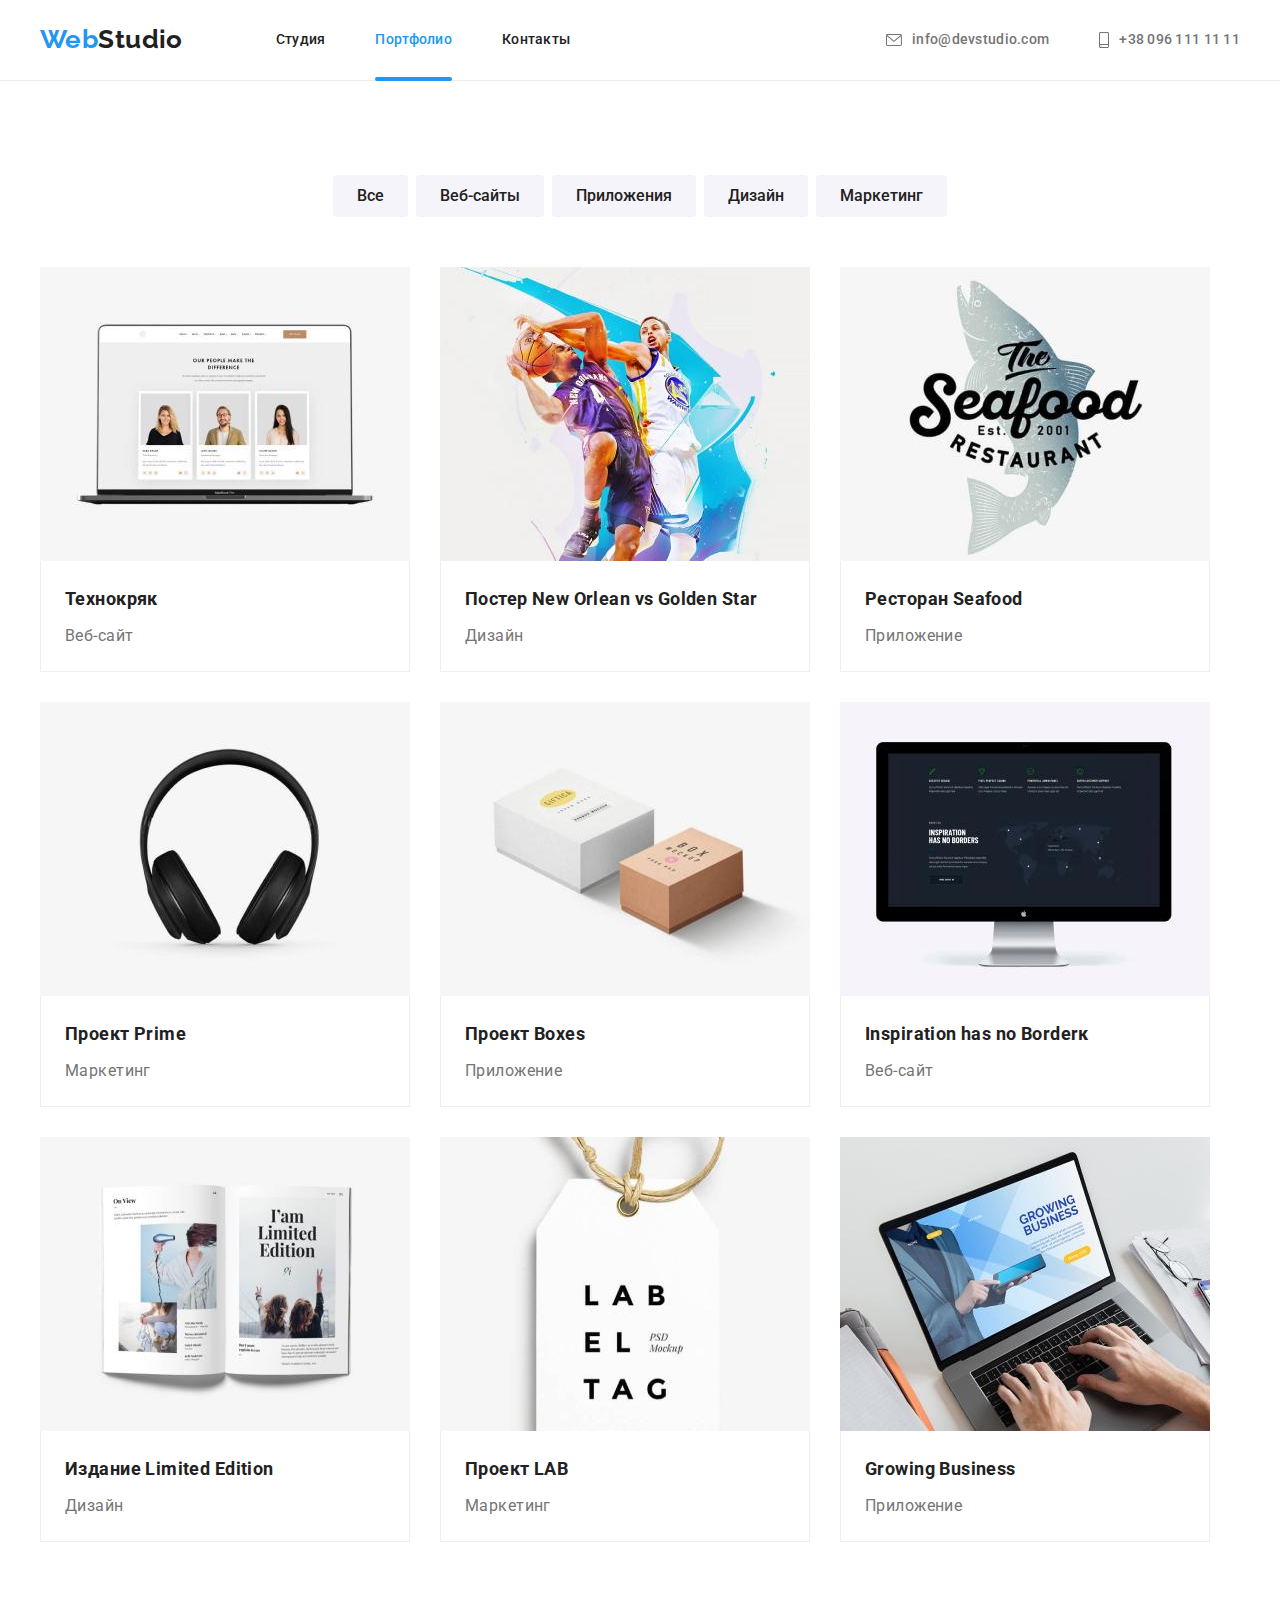
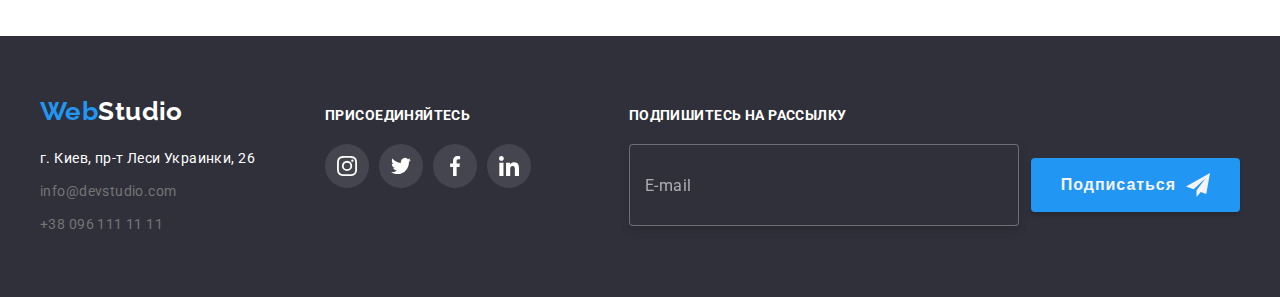
==== commit 9531cb8a: "Finish" ====
--- a/portfolio.html
+++ b/portfolio.html
@@ -33,17 +33,15 @@
           <!--menu navigation-->
           <ul class="site-nav list">
             <li class="site-nav__item">
-              <a
-                href="./index.html"
-                class="site-nav__link site-nav__link--link site-nav__link--current"
-                >Студия</a
+              <a href="./index.html" class="site-nav__link link">Студия</a>
+            </li>
+            <li class="site-nav__item">
+              <a href="./portfolio.html" class="site-nav__link link site-nav__link--current"
+                >Портфолио</a
               >
             </li>
             <li class="site-nav__item">
-              <a href="./portfolio.html" class="site-nav__link site-nav__link--link">Портфолио</a>
-            </li>
-            <li class="site-nav__item">
-              <a href="" class="site-nav__link site-nav__link--link">Контакты</a>
+              <a href="" class="site-nav__link link">Контакты</a>
             </li>
           </ul>
         </nav>
--- a/css/main.min.css
+++ b/css/main.min.css
@@ -1,2 +1,2 @@
-body{margin:0;background-color:#fff;color:#212121;font-family:Roboto, sans-serif;font-size:14px;letter-spacing:0.03em}.list{padding:0;margin:0;list-style:none}.visually-hidden{position:absolute;white-space:nowrap;width:1px;height:1px;overflow:hidden;border:0;padding:0;clip:rect(0 0 0 0);clip-path:inset(50%);margin:-1px}.link{text-decoration:none;color:currentColor}.section-title{padding:0;margin:0;margin-bottom:50px;font-size:36px;line-height:1.17;text-align:center}.conteiner{width:1200px;margin:0 auto;padding:0 15px}.page-header-style{display:flex;align-items:center}.page-header{border-bottom:1px solid #ececec}.logo{display:block;color:#212121;text-decoration:none;font-family:Raleway, sans-serif;font-weight:700;font-size:26px;line-height:1.19}.logo__position{padding-top:24px;padding-bottom:25px;margin-right:93px}.logo__web{color:#2196f3}.site-nav{display:flex}.site-nav__item:not(:last-child){margin-right:50px}.site-nav__link--link{text-decoration:none}.site-nav__link{position:relative;display:block;padding-top:32px;padding-bottom:32px;color:#212121;font-weight:500;line-height:1.14;letter-spacing:0.02em;transition-property:color;transition-duration:250ms;transition-timing-function:cubic-bezier(0.4, 0, 0.2, 1)}.site-nav__link--current{color:#2196f3}.site-nav__link--current::after{content:'';position:absolute;left:0;bottom:-1px;display:block;width:100%;height:4px;border-radius:4px;background-color:#2196f3}.site-nav__link:hover{color:#2196f3}.site-nav__link:focus{color:#2196f3}.contacts{display:flex;margin-left:auto}.contacts .contacts__item+.contacts__item{margin-left:50px}.contacts__mail,.contacts__tel{display:flex;align-items:center}.contacts__icon-mail{width:16px;height:12px;margin-right:10px;fill:#757575;transition-property:fill;transition-duration:250ms;transition-timing-function:cubic-bezier(0.4, 0, 0.2, 1)}.contacts__icon-tel{width:10px;height:16px;margin-right:10px;fill:#757575;transition-property:fill;transition-duration:250ms;transition-timing-function:cubic-bezier(0.4, 0, 0.2, 1)}.contacts__mail{padding-top:32px;padding-bottom:32px;color:#757575;text-decoration:none;font-weight:500;line-height:1.14;letter-spacing:0.02em;transition-property:color;transition-duration:250ms;transition-timing-function:cubic-bezier(0.4, 0, 0.2, 1)}.contacts__tel{padding-top:32px;padding-bottom:32px;color:#757575;text-decoration:none;font-weight:500;line-height:1.14;letter-spacing:0.02em;transition-property:color;transition-duration:250ms;transition-timing-function:cubic-bezier(0.4, 0, 0.2, 1)}.contacts__mail:hover .contacts__icon-mail,.contacts__mail:focus .contacts__icon-mail,.contacts__mail:hover .contacts__icon-mail,.contacts__mail:focus .contacts__icon-mail{fill:#2196f3}.contacts__mail:hover,.contacts__mail:focus{color:#2196f3}.contacts__tel:hover .contacts__icon-tel,.contacts__tel:focus .contacts__icon-tel,.contacts__tel:hover .contacts__icon-tel,.contacts__tel:focus .contacts__icon-tel{fill:#2196f3}.contacts__tel:hover,.contacts__tel:focus{color:#2196f3}.hero{background-color:#2f303a;text-align:center;padding-top:200px;padding-bottom:200px}.hero__overlay{max-width:1600px;height:600px;margin-left:auto;margin-right:auto;background-image:linear-gradient(to right, rgba(47,48,58,0.4), rgba(47,48,58,0.4)),url("../images/bg-img-hero.jpg");background-repeat:no-repeat;background-position:center;background-size:cover}.hero__title{margin-top:0;width:696px;margin:0 auto;margin-bottom:30px;color:#fff;font-weight:900;font-size:44px;line-height:1.36;letter-spacing:0.06em;text-transform:uppercase}.hero__button{display:inline-block;border-radius:4px;padding:10px 32px;min-width:200px;font-weight:700;text-align:center;letter-spacing:0.06em;font-size:16px;line-height:1.88;box-shadow:0px 4px 4px rgba(0,0,0,0.15);background-color:#2196f3;color:#fff;border:1px solid;border-color:#2196f3;cursor:pointer;transition-property:background-color, border-color;transition-duration:250ms;transition-timing-function:cubic-bezier(0.4, 0, 0.2, 1)}.hero__button:hover:hover,.hero__button:hover:focus,.hero__button:focus:hover,.hero__button:focus:focus{background-color:#188ce8;border-color:#fff}.section-peculiarities{padding-top:94px;padding-bottom:94px}.peculiarities{display:flex}.peculiarities__item{width:270px}.peculiarities__item:not(:last-child){margin-right:30px}.peculiarities__box{display:flex;justify-content:center;align-items:center;height:120px;margin-bottom:30px;background-color:#f5f4fa}.peculiarities__icon{width:70px;height:70px}.peculiarities__title{padding:0;margin:0;margin-bottom:10px;font-size:14px;line-height:1.14;text-transform:uppercase;color:#212121}.peculiarities__discription{padding:0;margin:0;line-height:1.71;color:#757575}.section-works{padding-bottom:90px}.work{display:flex}.work__img{display:block}.work__item:not(:last-child){margin-right:30px}.work__box{position:relative;display:flex;justify-content:center;align-items:flex-end}.work__discription{position:absolute;display:flex;justify-content:center;align-items:center;align-content:center;margin:0;width:100%;height:70px;font-weight:700;font-size:14px;line-height:1.14;text-align:center;text-transform:uppercase;color:#ffffff;background:rgba(47,48,58,0.8)}.team{background:#f5f4fa;padding-top:94px;padding-bottom:94px}.team__list-card{display:flex}.team__card{background-color:#fff;text-align:center;box-shadow:0px 1px 3px rgba(0,0,0,0.12),0px 1px 1px rgba(0,0,0,0.14),0px 2px 1px rgba(0,0,0,0.2);border-radius:0px 0px 4px 4px}.team__image{display:block}.team__card:not(:last-child){margin-right:30px}.team__card-disc{padding:30px}.team__user-name{padding:0;margin:0;margin-bottom:10px;font-weight:500;font-size:16px;line-height:1.19}.team__user-name-discription{color:#757575;font-size:16px;line-height:1.19;margin-bottom:16px}.team__list-network{display:flex;margin:0;padding:0;background-color:#fff}.team__list-network--list{padding:0;margin:0;list-style:none}.team__network-item:not(:last-child){margin-right:10px}.team__link-network{display:flex;justify-content:center;align-items:center;width:44px;height:44px;border-radius:50%;transition-property:background-color;transition-duration:250ms;transition-timing-function:cubic-bezier(0.4, 0, 0.2, 1)}.team__icon-network{width:20px;height:20px;fill:#afb1b8;transition-property:fill;transition-duration:250ms;transition-timing-function:cubic-bezier(0.4, 0, 0.2, 1)}.team__link-network:hover .team__icon-network,.team__link-network:focus .team__icon-network{fill:#fff}.team__link-network:hover:hover,.team__link-network:hover:focus,.team__link-network:focus:hover,.team__link-network:focus:focus{background-color:#2196f3}.section-clients{padding-top:94px;padding-bottom:94px}.clients{display:flex;margin:0;padding:0}.clients__link{display:flex;justify-content:center;align-items:center;width:170px;height:92px;border:1px solid #afb1b8;border-radius:4px;transition:border-color 250ms cubic-bezier(0.4, 0, 0.2, 1)}.clients__item:not(:last-child){margin-right:30px}.clients__icon{width:106px;height:60px;fill:#afb1b8;transition:fill 250ms cubic-bezier(0.4, 0, 0.2, 1)}.clients__link:hover .clients__icon,.clients__link:focus .clients__icon{fill:#2196f3}.clients__link:hover,.clients__link:focus{border-color:#2196f3}.footer{padding-top:60px;padding-bottom:60px;background-color:#2f303a}.footer__logo-address{margin-right:70px}.footer__logo{margin-bottom:20px;color:#fff}.footer__adress{font-style:normal}.adress__mail{display:inline-block}.adress__item:not(:last-child){margin-bottom:9px}.adress__link{color:#fff;text-decoration:none;line-height:1.71}.adress__mail,.adress__tel{color:#757575;text-decoration:none;line-height:1.71;transition-property:color;transition-duration:250ms;transition-timing-function:cubic-bezier(0.4, 0, 0.2, 1)}.adress__mail:hover,.adress__mail:focus{color:#2196f3}.adress__tel:hover,.adress__tel:focus{color:#2196f3}.conteiner--social-icons{display:flex;align-items:baseline}.social-links-list{display:flex}.social-links-list__link{display:flex;justify-content:center;align-items:center;width:44px;height:44px;border-radius:50%;background:rgba(255,255,255,0.1);transition-property:background-color;transition-duration:250ms;transition-timing-function:cubic-bezier(0.4, 0, 0.2, 1)}.social-links-list__items:not(:last-child){margin-right:10px}.social-links__title,.footer-subscribe__title{margin:0;margin-bottom:20px;font-weight:700;font-size:14px;line-height:1.14;letter-spacing:0.03em;text-transform:uppercase;color:#ffffff}.social-links-list__icon{width:20px;height:20px;fill:#fff}.social-links-list__link:hover,.social-links-list__link:focus{background-color:#2196f3}.footer-subscribe{margin-left:auto}.footer-subscribe-form{display:flex;align-items:center}.footer-subscribe-form__input{width:358px;height:50px;padding:15px;margin-right:12px;font:inherit;font-weight:400;font-size:16px;line-height:1.25;letter-spacing:0.03em;color:#fff;background-color:#2f303a;border:1px solid rgba(255,255,255,0.3);filter:drop-shadow(0px 4px 4px rgba(0,0,0,0.15));border-radius:4px;transition-property:border-color;transition-duration:250ms;transition-timing-function:cubic-bezier(0.4, 0, 0.2, 1)}.footer-subscribe-form__input::placeholder{font-weight:400;font-size:16px;line-height:1.25;letter-spacing:0.03em;color:rgba(255,255,255,0.6)}.footer-subscribe-form__input:hover,.footer-subscribe-form__input:focus{border-color:#fff}.subscribe-button{display:flex;align-items:center;padding:10px 28px;font-weight:700;font-size:16px;line-height:1.88;letter-spacing:0.06em;cursor:pointer;color:#f5f4fa;border-color:transparent;background-color:#2196f3;box-shadow:0px 4px 4px rgba(0,0,0,0.15);border-radius:4px;transition-property:background-color, border-color, box-shadow;transition-duration:250ms;transition-timing-function:cubic-bezier(0.4, 0, 0.2, 1)}.subscribe-button__icon-send{margin-left:10px;width:24px;height:24px;fill:#f5f4fa}.subscribe-button:hover,.subscribe-button:focus{background-color:#188ce8;border-color:#fff;box-shadow:0px 4px 4px rgba(0,0,0,0.15)}.work-section{padding-top:94px;padding-bottom:94px}.filtr{padding:0;margin:0;margin-bottom:50px;display:flex;justify-content:center;align-content:center}.filtr__item{margin-right:8px}.filtr__item:last-child{margin-right:0}.filtr-btn{padding:6px 22px;background-color:#f5f4fa;color:#212121;font-family:inherit;font-weight:500;font-size:16px;line-height:1.63;cursor:pointer;border-radius:4px;border-color:transparent;transition-property:color, background-color, box-shadow;transition-duration:250ms;transition-timing-function:cubic-bezier(0.4, 0, 0.2, 1)}.filtr-btn--active:hover,.filtr-btn--active:focus{background-color:#2196f3;color:#fff;box-shadow:0px 3px 1px rgba(0,0,0,0.1),0px 1px 2px rgba(0,0,0,0.08),0px 2px 2px rgba(0,0,0,0.12)}.filtr-btn--activ:active{background-color:#2196f3;color:#fff}.work-list-pages{display:flex;flex-wrap:wrap}.work-list-pages__item-discript{padding:20px 24px;border-right:1px solid #eeeeee;border-bottom:1px solid #eeeeee;border-left:1px solid #eeeeee}.work-list-pages>.work-list-pages__item{flex-basis:calc((100% - 30px * 3) / 3);margin-right:30px;margin-bottom:30px}.work-list-pages>.work-list-pages__item:nth-child(3n){margin-right:0}.work-list-pages>.work-list-pages__item:nth-last-child(-n+3){margin-bottom:0}.work-list-pages__link{display:block;text-decoration:none;transition-property:box-shadow;transition-duration:250ms;transition-timing-function:cubic-bezier(0.4, 0, 0.2, 1)}.work-list-pages__link:hover,.work-list-pages__link:focus{box-shadow:0px 1px 1px rgba(0,0,0,0.12),0px 4px 4px rgba(0,0,0,0.06),1px 4px 6px rgba(0,0,0,0.16)}.work-list-pages__work-title,.work-list-pages__work-dicript{padding:0;margin:0}.work-list-pages__images{display:block}.work-list-pages__work-title{margin-bottom:4px;color:#212121;font-weight:700;font-size:18px;line-height:2}.work-list-pages__work-dicript{color:#757575;font-weight:400;font-size:16px;line-height:1.88}.work-list-pages__work-link-position{overflow:hidden;position:relative;display:flex;justify-content:center;align-items:center}.work-list-pages__work-link-discription{position:absolute;margin:0;padding:63px 24px;opacity:0;font-weight:400;font-size:18px;line-height:1.56;transform:translateY(100%);transition:transform 2500ms cubic-bezier(0.4, 0, 0.2, 1);color:#fff;background:rgba(33,150,243,0.9)}.work-list-pages__link:hover .work-list-pages__work-link-discription,.work-list-pages__link:focus .work-list-pages__work-link-discription{transform:translatey(0);opacity:1}.backdrop{position:fixed;top:0;left:0;width:100%;height:100%;background-color:rgba(0,0,0,0.2);opacity:1;transition:opacity 250ms cubic-bezier(0.4, 0, 0.2, 1)}.backdrop.is-hidden{opacity:0;pointer-events:none}.backdrop.is-hidden .modal{transform:translate(-50%, -50%) scale(0.9)}.modal{position:absolute;top:50%;left:50%;transform:translate(-50%, -50%) scale(1);width:528px;padding:40px;background-color:#fff;border-radius:4px;transition:transform 2500ms cubic-bezier(0.4, 0, 0.2, 1)}.modal__button-close{position:absolute;top:8px;right:8px;display:flex;justify-content:center;align-items:center;width:30px;height:30px;padding:0;border-radius:50%;background-color:#fff;border:1px solid rgba(0,0,0,0.1);outline:none;cursor:pointer}.modal__button-close-icon{display:block;width:18px;height:18px;transition-property:fill;transition-duration:250ms;transition-timing-function:cubic-bezier(0.4, 0, 0.2, 1)}.modal__button-close:hover .modal__button-close-icon,.modal__button-close:focus .modal__button-close-icon{fill:#2196f3}.modal__title{display:block;margin-top:0;margin-bottom:12px;font-weight:700;font-size:20px;line-height:1.15;text-align:center;letter-spacing:0.03em;color:#212121}.form-modal{display:flex;flex-direction:column}.form-modal__label{margin-bottom:4px;font-weight:400;font-size:12px;line-height:1.17;letter-spacing:0.01em;color:#757575}.form-modal__input{width:100%;height:40px;padding:12px;padding-left:42px;border:1px solid rgba(33,33,33,0.2);border-radius:4px;cursor:pointer;outline:none;transition-property:border-color;transition-duration:250ms;transition-timing-function:cubic-bezier(0.4, 0, 0.2, 1)}.form-modal__input--position{width:100%;height:120px;padding:12px 16px;resize:none;margin-bottom:20px}.form-modal__input--position::placeholder{font-weight:400;font-size:14px;line-height:1.14;letter-spacing:0.01em;color:rgba(117,117,117,0.5)}.form-modal__input:hover,.form-modal__input:focus{border-color:#2196f3}.form-modal__user-name,.form-modal__tel-namber,.form-modal__email{position:relative;margin-bottom:10px}.form-modal__icon-person,.form-modal__icon-phone,.form-modal__icon-email{position:absolute;top:50%;left:12px;transform:translateY(-50%);transition-property:fill;transition-duration:250ms;transition-timing-function:cubic-bezier(0.4, 0, 0.2, 1)}.form-modal__user-name:hover .form-modal__icon-person,.form-modal__user-name:focus-within .form-modal__icon-person{fill:#2196f3}.form-modal__tel-namber:hover .form-modal__icon-phone,.form-modal__tel-namber:focus-within .form-modal__icon-phone{fill:#2196f3}.form-modal__email:hover .form-modal__icon-email,.form-modal__email:focus-within .form-modal__icon-email{fill:#2196f3}.form-modal__checkbox-terms{margin-bottom:30px}.form-modal__fake{display:flex;justify-content:center;align-items:center;width:16px;height:15px;margin-right:8px;outline:2px solid #212121;outline-offset:-2px;border-radius:2px;transition-property:background-color, outline-color;transition-duration:250ms;transition-timing-function:cubic-bezier(0.4, 0, 0.2, 1)}.form-modal__icon-checkbox{fill:#fff}.form-modal__link-terms{display:flex;justify-content:center;align-items:center;text-align:center;font-weight:400;font-size:14px;line-height:1.71px;letter-spacing:0.03em;cursor:pointer;color:#757575}.form-modal__terms{text-decoration:none;font-weight:400;font-size:14px;line-height:1.71;letter-spacing:0.03em;text-decoration-line:underline;color:#2196f3}.form-modal__checkbox:focus+.form-modal__fake{outline-color:#2196f3}.form-modal__checkbox:checked+.form-modal__fake{background-color:#2196f3;outline-color:#2196f3}.modal-button{width:200px;height:50px;padding:10px 55px;margin:0 auto;font-family:inherit;font-weight:700;font-size:16px;line-height:1.88px;letter-spacing:0.06em;border-radius:4px;border:1px solid transparent;color:#f5f4fa;background-color:#2196f3;box-shadow:0px 4px 4px rgba(0,0,0,0.15);transition-property:box-shadow, background-color, border-color;transition-duration:250ms;transition-timing-function:cubic-bezier(0.4, 0, 0.2, 1)}.modal-button:hover,.modal-button:focus{background:#188ce8;box-shadow:0px 4px 4px rgba(0,0,0,0.15);border-color:#fff}
+body{margin:0;background-color:#fff;color:#212121;font-family:Roboto,sans-serif;font-size:14px;letter-spacing:0.03em}.list{padding:0;margin:0;list-style:none}.visually-hidden{position:absolute;white-space:nowrap;width:1px;height:1px;overflow:hidden;border:0;padding:0;clip:rect(0 0 0 0);clip-path:inset(50%);margin:-1px}.link{text-decoration:none;color:currentColor}.section-title{padding:0;margin:0;margin-bottom:50px;font-size:36px;line-height:1.17;text-align:center}.conteiner{width:1200px;margin:0 auto;padding:0 15px}.page-header-style{display:flex;align-items:center}.page-header{border-bottom:1px solid #ececec}.logo{display:block;color:#212121;text-decoration:none;font-family:Raleway,sans-serif;font-weight:700;font-size:26px;line-height:1.19}.logo__position{padding-top:24px;padding-bottom:25px;margin-right:93px}.logo__web{color:#2196f3}.site-nav{display:flex}.site-nav__item:not(:last-child){margin-right:50px}.site-nav__link{position:relative;display:block;padding-top:32px;padding-bottom:32px;color:#212121;font-weight:500;line-height:1.14;letter-spacing:0.02em;transition-property:color;transition-duration:250ms;transition-timing-function:cubic-bezier(0.4, 0, 0.2, 1)}.site-nav__link--current{color:#2196f3}.site-nav__link--current::after{content:'';position:absolute;left:0;bottom:-1px;display:block;width:100%;height:4px;border-radius:4px;background-color:#2196f3}.site-nav__link:hover{color:#2196f3}.site-nav__link:focus{color:#2196f3}.contacts{display:flex;margin-left:auto}.contacts .contacts__item+.contacts__item{margin-left:50px}.contacts__mail,.contacts__tel{display:flex;align-items:center}.contacts__icon-mail{width:16px;height:12px;margin-right:10px;fill:#757575;transition-property:fill;transition-duration:250ms;transition-timing-function:cubic-bezier(0.4, 0, 0.2, 1)}.contacts__icon-tel{width:10px;height:16px;margin-right:10px;fill:#757575;transition-property:fill;transition-duration:250ms;transition-timing-function:cubic-bezier(0.4, 0, 0.2, 1)}.contacts__mail{padding-top:32px;padding-bottom:32px;color:#757575;text-decoration:none;font-weight:500;line-height:1.14;letter-spacing:0.02em;transition-property:color;transition-duration:250ms;transition-timing-function:cubic-bezier(0.4, 0, 0.2, 1)}.contacts__tel{padding-top:32px;padding-bottom:32px;color:#757575;text-decoration:none;font-weight:500;line-height:1.14;letter-spacing:0.02em;transition-property:color;transition-duration:250ms;transition-timing-function:cubic-bezier(0.4, 0, 0.2, 1)}.contacts__mail:hover .contacts__icon-mail,.contacts__mail:focus .contacts__icon-mail,.contacts__mail:hover .contacts__icon-mail,.contacts__mail:focus .contacts__icon-mail{fill:#2196f3}.contacts__mail:hover,.contacts__mail:focus{color:#2196f3}.contacts__tel:hover .contacts__icon-tel,.contacts__tel:focus .contacts__icon-tel,.contacts__tel:hover .contacts__icon-tel,.contacts__tel:focus .contacts__icon-tel{fill:#2196f3}.contacts__tel:hover,.contacts__tel:focus{color:#2196f3}.hero{background-color:#2f303a;text-align:center;padding-top:200px;padding-bottom:200px}.hero__overlay{max-width:1600px;height:600px;margin-left:auto;margin-right:auto;background-image:linear-gradient(to right, rgba(47,48,58,0.4), rgba(47,48,58,0.4)),url("../images/bg-img-hero.jpg");background-repeat:no-repeat;background-position:center;background-size:cover}.hero__title{margin-top:0;width:696px;margin:0 auto;margin-bottom:30px;color:#fff;font-weight:900;font-size:44px;line-height:1.36;letter-spacing:0.06em;text-transform:uppercase}.hero__button{display:inline-block;border-radius:4px;padding:10px 32px;min-width:200px;font-weight:700;text-align:center;letter-spacing:0.06em;font-size:16px;line-height:1.88;box-shadow:0px 4px 4px rgba(0,0,0,0.15);background-color:#2196f3;color:#fff;border:1px solid;border-color:#2196f3;cursor:pointer;transition-property:background-color, border-color;transition-duration:250ms;transition-timing-function:cubic-bezier(0.4, 0, 0.2, 1)}.hero__button:hover:hover,.hero__button:hover:focus,.hero__button:focus:hover,.hero__button:focus:focus{background-color:#188ce8;border-color:#fff}.section-peculiarities{padding-top:94px;padding-bottom:94px}.peculiarities{display:flex}.peculiarities__item{width:270px}.peculiarities__item:not(:last-child){margin-right:30px}.peculiarities__box{display:flex;justify-content:center;align-items:center;height:120px;margin-bottom:30px;background-color:#f5f4fa}.peculiarities__icon{width:70px;height:70px}.peculiarities__title{padding:0;margin:0;margin-bottom:10px;font-size:14px;line-height:1.14;text-transform:uppercase;color:#212121}.peculiarities__discription{padding:0;margin:0;line-height:1.71;color:#757575}.section-works{padding-bottom:90px}.work{display:flex}.work__img{display:block}.work__item:not(:last-child){margin-right:30px}.work__box{position:relative;display:flex;justify-content:center;align-items:flex-end}.work__discription{position:absolute;display:flex;justify-content:center;align-items:center;align-content:center;margin:0;width:100%;height:70px;font-weight:700;font-size:14px;line-height:1.14;text-align:center;text-transform:uppercase;color:#ffffff;background:rgba(47,48,58,0.8)}.team{background:#f5f4fa;padding-top:94px;padding-bottom:94px}.team__list-card{display:flex}.team__card{background-color:#fff;text-align:center;box-shadow:0px 1px 3px rgba(0,0,0,0.12),0px 1px 1px rgba(0,0,0,0.14),0px 2px 1px rgba(0,0,0,0.2);border-radius:0px 0px 4px 4px}.team__image{display:block}.team__card:not(:last-child){margin-right:30px}.team__card-disc{padding:30px}.team__user-name{padding:0;margin:0;margin-bottom:10px;font-weight:500;font-size:16px;line-height:1.19}.team__user-name-discription{color:#757575;font-size:16px;line-height:1.19;margin-bottom:16px}.team__list-network{display:flex;margin:0;padding:0;background-color:#fff}.team__list-network--list{padding:0;margin:0;list-style:none}.team__network-item:not(:last-child){margin-right:10px}.team__link-network{display:flex;justify-content:center;align-items:center;width:44px;height:44px;border-radius:50%;transition-property:background-color;transition-duration:250ms;transition-timing-function:cubic-bezier(0.4, 0, 0.2, 1)}.team__icon-network{width:20px;height:20px;fill:#afb1b8;transition-property:fill;transition-duration:250ms;transition-timing-function:cubic-bezier(0.4, 0, 0.2, 1)}.team__link-network:hover .team__icon-network,.team__link-network:focus .team__icon-network{fill:#fff}.team__link-network:hover:hover,.team__link-network:hover:focus,.team__link-network:focus:hover,.team__link-network:focus:focus{background-color:#2196f3}.section-clients{padding-top:94px;padding-bottom:94px}.clients{display:flex;margin:0;padding:0}.clients__link{display:flex;justify-content:center;align-items:center;width:170px;height:92px;border:1px solid #afb1b8;border-radius:4px;transition:border-color 250ms cubic-bezier(0.4, 0, 0.2, 1)}.clients__item:not(:last-child){margin-right:30px}.clients__icon{width:106px;height:60px;fill:#afb1b8;transition:fill 250ms cubic-bezier(0.4, 0, 0.2, 1)}.clients__link:hover .clients__icon,.clients__link:focus .clients__icon{fill:#2196f3}.clients__link:hover,.clients__link:focus{border-color:#2196f3}.footer{padding-top:60px;padding-bottom:60px;background-color:#2f303a}.footer__logo-address{margin-right:70px}.footer__logo{margin-bottom:20px;color:#fff}.footer__adress{font-style:normal}.adress__mail{display:inline-block}.adress__item:not(:last-child){margin-bottom:9px}.adress__link{color:#fff;text-decoration:none;line-height:1.71}.adress__mail,.adress__tel{color:#757575;text-decoration:none;line-height:1.71;transition-property:color;transition-duration:250ms;transition-timing-function:cubic-bezier(0.4, 0, 0.2, 1)}.adress__mail:hover,.adress__mail:focus{color:#2196f3}.adress__tel:hover,.adress__tel:focus{color:#2196f3}.conteiner--social-icons{display:flex;align-items:baseline}.social-links-list{display:flex}.social-links-list__link{display:flex;justify-content:center;align-items:center;width:44px;height:44px;border-radius:50%;background:rgba(255,255,255,0.1);transition-property:background-color;transition-duration:250ms;transition-timing-function:cubic-bezier(0.4, 0, 0.2, 1)}.social-links-list__items:not(:last-child){margin-right:10px}.social-links__title,.footer-subscribe__title{margin:0;margin-bottom:20px;font-weight:700;font-size:14px;line-height:1.14;letter-spacing:0.03em;text-transform:uppercase;color:#ffffff}.social-links-list__icon{width:20px;height:20px;fill:#fff}.social-links-list__link:hover,.social-links-list__link:focus{background-color:#2196f3}.footer-subscribe{margin-left:auto}.footer-subscribe-form{display:flex;align-items:center}.footer-subscribe-form__input{width:358px;height:50px;padding:15px;margin-right:12px;font:inherit;font-weight:400;font-size:16px;line-height:1.25;letter-spacing:0.03em;color:#fff;background-color:#2f303a;border:1px solid rgba(255,255,255,0.3);filter:drop-shadow(0px 4px 4px rgba(0,0,0,0.15));border-radius:4px;transition-property:border-color;transition-duration:250ms;transition-timing-function:cubic-bezier(0.4, 0, 0.2, 1)}.footer-subscribe-form__input::placeholder{font-weight:400;font-size:16px;line-height:1.25;letter-spacing:0.03em;color:rgba(255,255,255,0.6)}.footer-subscribe-form__input:hover,.footer-subscribe-form__input:focus{border-color:#fff}.subscribe-button{display:flex;align-items:center;padding:10px 28px;font-weight:700;font-size:16px;line-height:1.88;letter-spacing:0.06em;cursor:pointer;color:#f5f4fa;border-color:transparent;background-color:#2196f3;box-shadow:0px 4px 4px rgba(0,0,0,0.15);border-radius:4px;transition-property:background-color, border-color, box-shadow;transition-duration:250ms;transition-timing-function:cubic-bezier(0.4, 0, 0.2, 1)}.subscribe-button__icon-send{margin-left:10px;width:24px;height:24px;fill:#f5f4fa}.subscribe-button:hover,.subscribe-button:focus{background-color:#188ce8;border-color:#fff;box-shadow:0px 4px 4px rgba(0,0,0,0.15)}.work-section{padding-top:94px;padding-bottom:94px}.filtr{padding:0;margin:0;margin-bottom:50px;display:flex;justify-content:center;align-content:center}.filtr__item{margin-right:8px}.filtr__item:last-child{margin-right:0}.filtr-btn{padding:6px 22px;background-color:#f5f4fa;color:#212121;font-family:inherit;font-weight:500;font-size:16px;line-height:1.63;cursor:pointer;border-radius:4px;border-color:transparent;transition-property:color, background-color, box-shadow;transition-duration:250ms;transition-timing-function:cubic-bezier(0.4, 0, 0.2, 1)}.filtr-btn--active:hover,.filtr-btn--active:focus{background-color:#2196f3;color:#fff;box-shadow:0px 3px 1px rgba(0,0,0,0.1),0px 1px 2px rgba(0,0,0,0.08),0px 2px 2px rgba(0,0,0,0.12)}.filtr-btn--activ:active{background-color:#2196f3;color:#fff}.work-list-pages{display:flex;flex-wrap:wrap}.work-list-pages__item-discript{padding:20px 24px;border-right:1px solid #eeeeee;border-bottom:1px solid #eeeeee;border-left:1px solid #eeeeee}.work-list-pages>.work-list-pages__item{flex-basis:calc((100% - 30px * 3) / 3);margin-right:30px;margin-bottom:30px}.work-list-pages>.work-list-pages__item:nth-child(3n){margin-right:0}.work-list-pages>.work-list-pages__item:nth-last-child(-n+3){margin-bottom:0}.work-list-pages__link{display:block;text-decoration:none;transition-property:box-shadow;transition-duration:250ms;transition-timing-function:cubic-bezier(0.4, 0, 0.2, 1)}.work-list-pages__link:hover,.work-list-pages__link:focus{box-shadow:0px 1px 1px rgba(0,0,0,0.12),0px 4px 4px rgba(0,0,0,0.06),1px 4px 6px rgba(0,0,0,0.16)}.work-list-pages__work-title,.work-list-pages__work-dicript{padding:0;margin:0}.work-list-pages__images{display:block}.work-list-pages__work-title{margin-bottom:4px;color:#212121;font-weight:700;font-size:18px;line-height:2}.work-list-pages__work-dicript{color:#757575;font-weight:400;font-size:16px;line-height:1.88}.work-list-pages__work-link-position{overflow:hidden;position:relative;display:flex;justify-content:center;align-items:center}.work-list-pages__work-link-discription{position:absolute;margin:0;padding:63px 24px;opacity:0;font-weight:400;font-size:18px;line-height:1.56;transform:translateY(100%);transition:transform 250ms cubic-bezier(0.4, 0, 0.2, 1);color:#fff;background:rgba(33,150,243,0.9)}.work-list-pages__link:hover .work-list-pages__work-link-discription,.work-list-pages__link:focus .work-list-pages__work-link-discription{transform:translatey(0);opacity:1}.backdrop{position:fixed;top:0;left:0;width:100%;height:100%;background-color:rgba(0,0,0,0.2);opacity:1;transition:opacity 250ms cubic-bezier(0.4, 0, 0.2, 1)}.backdrop.is-hidden{opacity:0;pointer-events:none}.backdrop.is-hidden .modal{transform:translate(-50%, -50%) scale(0.9)}.modal{position:absolute;top:50%;left:50%;transform:translate(-50%, -50%) scale(1);width:528px;padding:40px;background-color:#fff;border-radius:4px;transition:transform 2500ms cubic-bezier(0.4, 0, 0.2, 1)}.modal__button-close{position:absolute;top:8px;right:8px;display:flex;justify-content:center;align-items:center;width:30px;height:30px;padding:0;border-radius:50%;background-color:#fff;border:1px solid rgba(0,0,0,0.1);outline:none;cursor:pointer}.modal__button-close-icon{display:block;width:18px;height:18px;transition-property:fill;transition-duration:250ms;transition-timing-function:cubic-bezier(0.4, 0, 0.2, 1)}.modal__button-close:hover .modal__button-close-icon,.modal__button-close:focus .modal__button-close-icon{fill:#2196f3}.modal__title{display:block;margin-top:0;margin-bottom:12px;font-weight:700;font-size:20px;line-height:1.15;text-align:center;letter-spacing:0.03em;color:#212121}.form-modal{display:flex;flex-direction:column}.form-modal__label{margin-bottom:4px;font-weight:400;font-size:12px;line-height:1.17;letter-spacing:0.01em;color:#757575}.form-modal__input{width:100%;height:40px;padding:12px;padding-left:42px;border:1px solid rgba(33,33,33,0.2);border-radius:4px;cursor:pointer;outline:none;transition-property:border-color;transition-duration:250ms;transition-timing-function:cubic-bezier(0.4, 0, 0.2, 1)}.form-modal__input--position{width:100%;height:120px;padding:12px 16px;resize:none;margin-bottom:20px}.form-modal__input--position::placeholder{font-weight:400;font-size:14px;line-height:1.14;letter-spacing:0.01em;color:rgba(117,117,117,0.5)}.form-modal__input:hover,.form-modal__input:focus{border-color:#2196f3}.form-modal__user-name,.form-modal__tel-namber,.form-modal__email{position:relative;margin-bottom:10px}.form-modal__icon-person,.form-modal__icon-phone,.form-modal__icon-email{position:absolute;top:50%;left:12px;transform:translateY(-50%);transition-property:fill;transition-duration:250ms;transition-timing-function:cubic-bezier(0.4, 0, 0.2, 1)}.form-modal__user-name:hover .form-modal__icon-person,.form-modal__user-name:focus-within .form-modal__icon-person{fill:#2196f3}.form-modal__tel-namber:hover .form-modal__icon-phone,.form-modal__tel-namber:focus-within .form-modal__icon-phone{fill:#2196f3}.form-modal__email:hover .form-modal__icon-email,.form-modal__email:focus-within .form-modal__icon-email{fill:#2196f3}.form-modal__checkbox-terms{margin-bottom:30px}.form-modal__fake{display:flex;justify-content:center;align-items:center;width:16px;height:15px;margin-right:8px;outline:2px solid #212121;outline-offset:-2px;border-radius:2px;transition-property:background-color, outline-color;transition-duration:250ms;transition-timing-function:cubic-bezier(0.4, 0, 0.2, 1)}.form-modal__icon-checkbox{fill:#fff}.form-modal__link-terms{display:flex;justify-content:center;align-items:center;text-align:center;font-weight:400;font-size:14px;line-height:1.71px;letter-spacing:0.03em;cursor:pointer;color:#757575}.form-modal__terms{text-decoration:none;font-weight:400;font-size:14px;line-height:1.71;letter-spacing:0.03em;text-decoration-line:underline;color:#2196f3}.form-modal__checkbox:focus+.form-modal__fake{outline-color:#2196f3}.form-modal__checkbox:checked+.form-modal__fake{background-color:#2196f3;outline-color:#2196f3}.modal-button{width:200px;height:50px;padding:10px 55px;margin:0 auto;font-family:inherit;font-weight:700;font-size:16px;line-height:1.88px;letter-spacing:0.06em;border-radius:4px;border:1px solid transparent;color:#f5f4fa;background-color:#2196f3;box-shadow:0px 4px 4px rgba(0,0,0,0.15);transition-property:box-shadow, background-color, border-color;transition-duration:250ms;transition-timing-function:cubic-bezier(0.4, 0, 0.2, 1)}.modal-button:hover,.modal-button:focus{background:#188ce8;box-shadow:0px 4px 4px rgba(0,0,0,0.15);border-color:#fff}
 /*# sourceMappingURL=main.min.css.map */